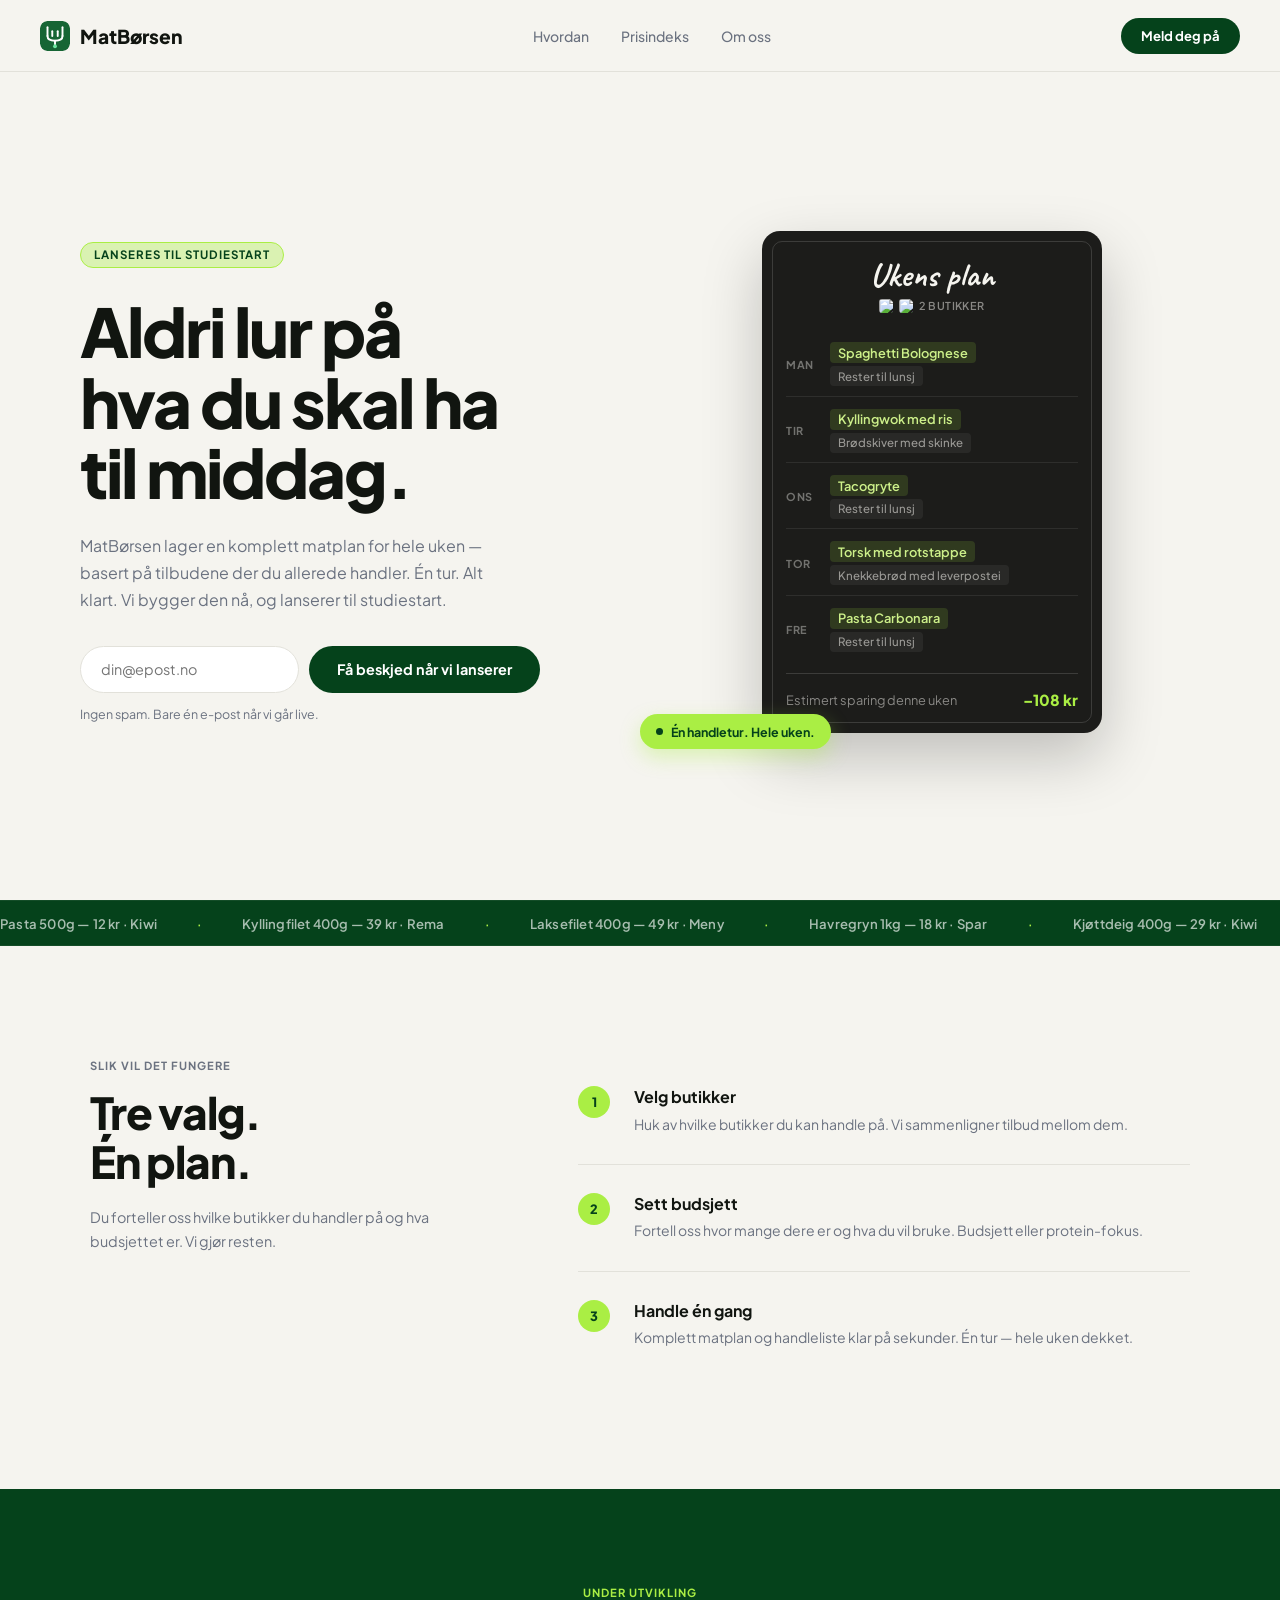
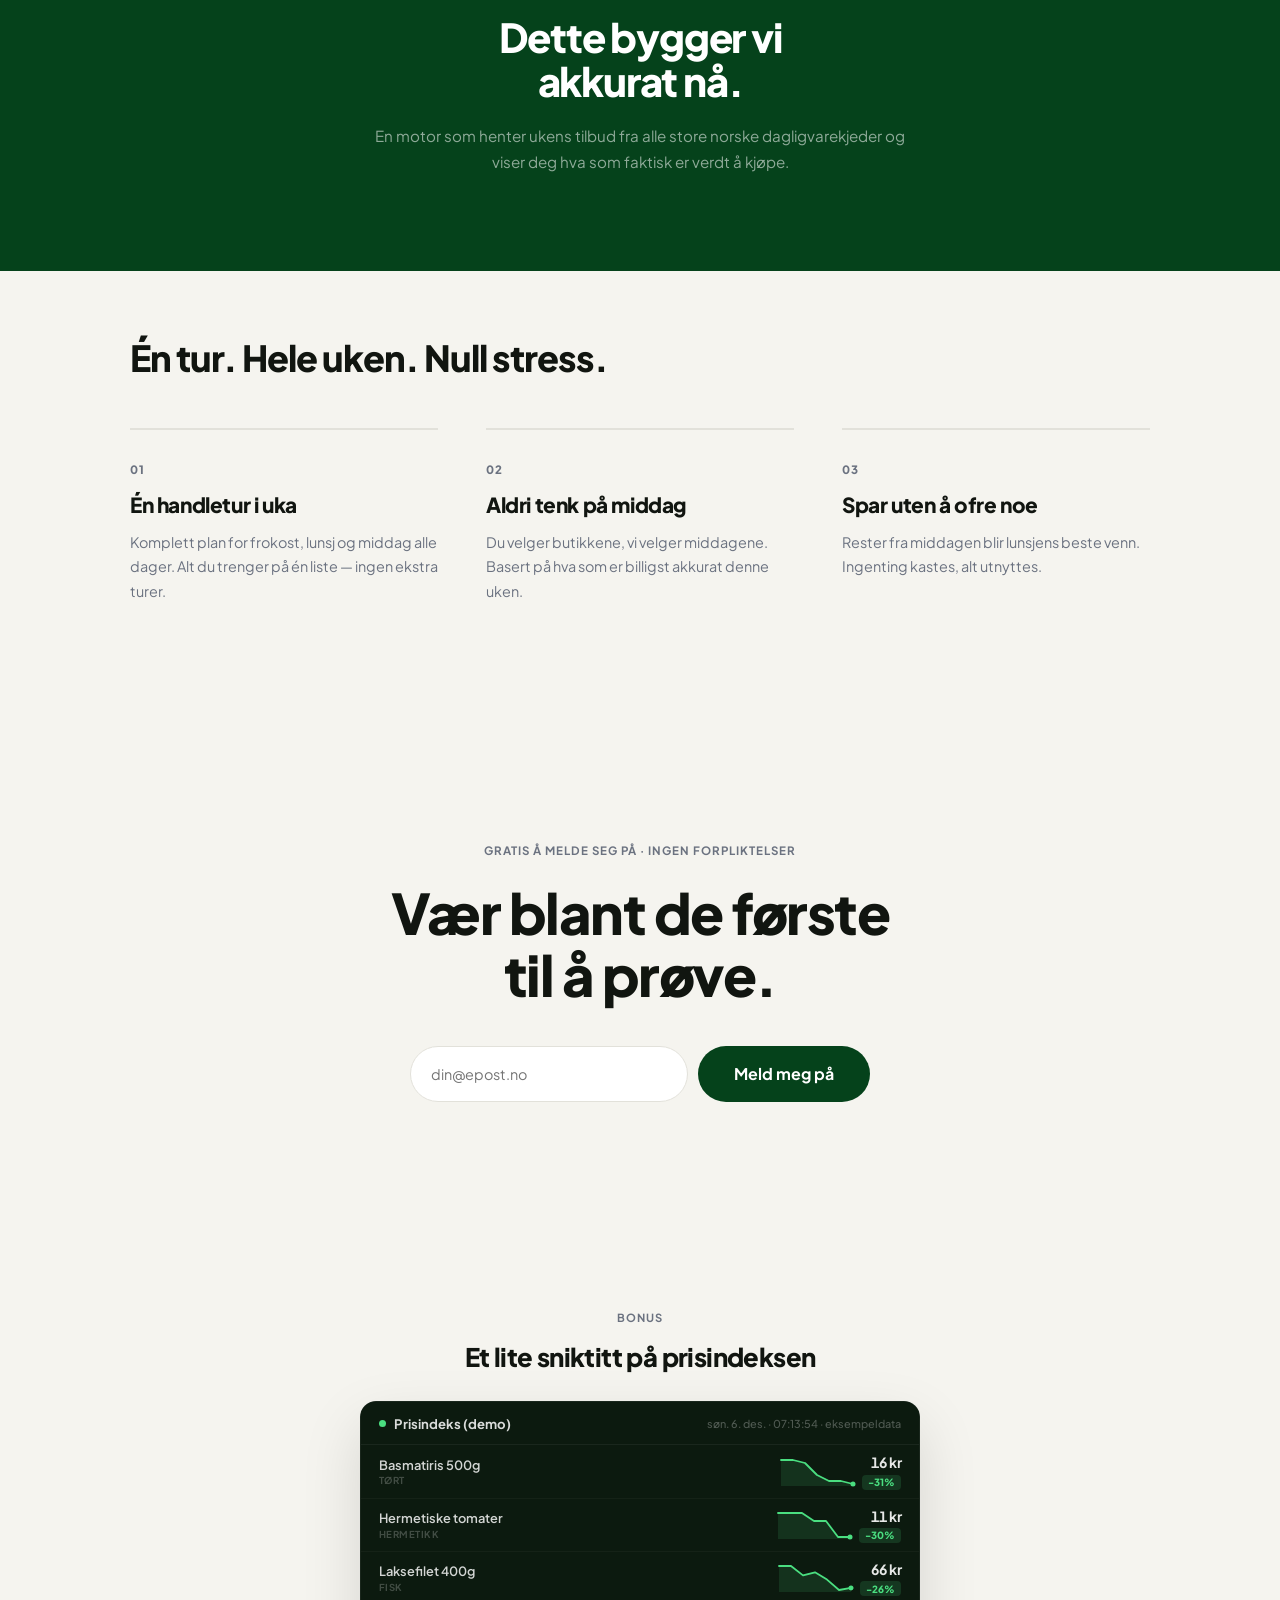
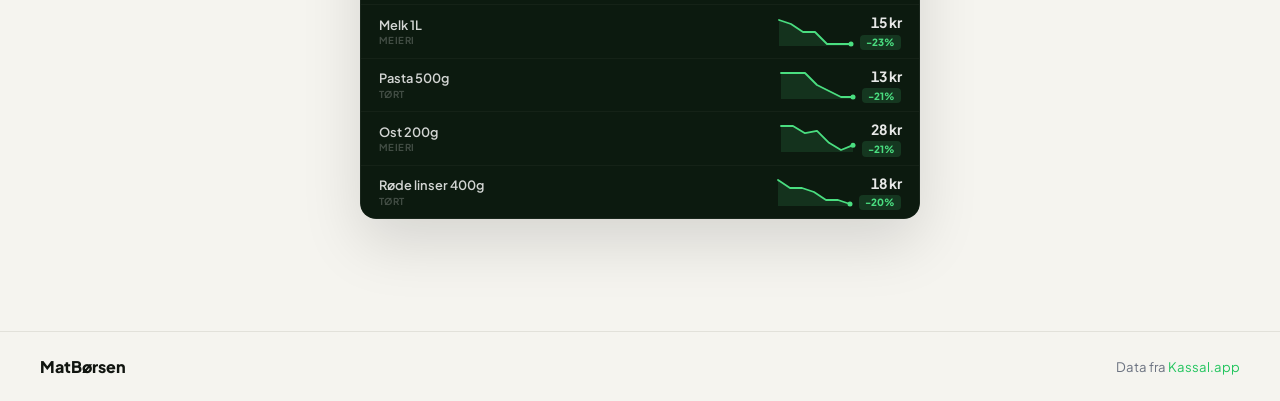
==== index.html @ 69b9d0df "Gjør ukesplan-kortet i hero til en ren kritt-tavle-meny Mørk bakgrunn, Caveat-script på 'Ukens plan'" ====
<!DOCTYPE html>
<html lang="no">
<head>
  <meta charset="UTF-8" />
  <meta name="viewport" content="width=device-width, initial-scale=1.0" />
  <title>MatBørsen – Lanseres til studiestart</title>
  <meta name="description" content="MatBørsen lager din ukentlige matplan basert på de billigste tilbudene i butikkene dine. Meld deg på ventelisten – vi lanserer til studiestart." />
  <link rel="preconnect" href="https://fonts.googleapis.com" />
  <link rel="preconnect" href="https://fonts.gstatic.com" crossorigin />
  <link href="https://fonts.googleapis.com/css2?family=Plus+Jakarta+Sans:wght@400;500;600;700;800&family=Caveat:wght@700&display=swap" rel="stylesheet" />
  <link rel="stylesheet" href="style.css" />
</head>
<body>

  <nav>
    <a href="#" class="nav-logo">
      <img src="logo.svg" alt="MatBørsen logo" class="nav-logomark" />
      MatBørsen
    </a>
    <div class="nav-links">
      <a href="#hvordan">Hvordan</a>
      <a href="#prisindeks">Prisindeks</a>
      <a href="om.html">Om oss</a>
    </div>
    <a href="#meld-pa" class="nav-cta">Meld deg på</a>
  </nav>

  <!-- HERO -->
  <section class="hero">
    <div class="hero-content">
      <div class="hero-label">Lanseres til studiestart</div>
      <h1>Aldri lur på<br/>hva du skal ha<br/>til middag.</h1>
      <p class="hero-sub">MatBørsen lager en komplett matplan for hele uken — basert på tilbudene der du allerede handler. Én tur. Alt klart. Vi bygger den nå, og lanserer til studiestart.</p>

      <form class="waitlist-form" id="waitlistForm" action="https://formspree.io/f/DITT_FORM_ID" method="POST">
        <input type="email" name="email" class="waitlist-input" placeholder="din@epost.no" required />
        <button type="submit" class="btn-primary waitlist-btn">Få beskjed når vi lanserer</button>
      </form>
      <p class="waitlist-note" id="waitlistNote">Ingen spam. Bare én e-post når vi går live.</p>
    </div>

    <div class="hero-visual">
      <div class="week-card">
        <div class="wc-header">
          <span class="wc-title">Ukens plan</span>
          <span class="wc-store-row">
            <img src="https://www.google.com/s2/favicons?sz=16&domain=rema.no" alt="Rema"/>
            <img src="https://www.google.com/s2/favicons?sz=16&domain=kiwi.no" alt="Kiwi"/>
            <span>2 butikker</span>
          </span>
        </div>
        <div class="wc-days">
          <div class="wc-day">
            <span class="wc-dayname">Man</span>
            <div class="wc-meals">
              <span class="wc-meal wc-dinner">Spaghetti Bolognese</span>
              <span class="wc-meal wc-lunch">Rester til lunsj</span>
            </div>
          </div>
          <div class="wc-day">
            <span class="wc-dayname">Tir</span>
            <div class="wc-meals">
              <span class="wc-meal wc-dinner">Kyllingwok med ris</span>
              <span class="wc-meal wc-lunch">Brødskiver med skinke</span>
            </div>
          </div>
          <div class="wc-day">
            <span class="wc-dayname">Ons</span>
            <div class="wc-meals">
              <span class="wc-meal wc-dinner">Tacogryte</span>
              <span class="wc-meal wc-lunch">Rester til lunsj</span>
            </div>
          </div>
          <div class="wc-day">
            <span class="wc-dayname">Tor</span>
            <div class="wc-meals">
              <span class="wc-meal wc-dinner">Torsk med rotstappe</span>
              <span class="wc-meal wc-lunch">Knekkebrød med leverpostei</span>
            </div>
          </div>
          <div class="wc-day">
            <span class="wc-dayname">Fre</span>
            <div class="wc-meals">
              <span class="wc-meal wc-dinner">Pasta Carbonara</span>
              <span class="wc-meal wc-lunch">Rester til lunsj</span>
            </div>
          </div>
        </div>
        <div class="wc-footer">
          <span>Estimert sparing denne uken</span>
          <strong>–108 kr</strong>
        </div>
      </div>

      <div class="floating-tag">
        <span class="ft-dot"></span>
        Én handletur. Hele uken.
      </div>
    </div>
  </section>

  <!-- TICKER -->
  <div class="ticker-wrap">
    <div class="ticker">
      <span>Pasta 500g — 12 kr · Kiwi</span>
      <span class="ticker-sep">·</span>
      <span>Kyllingfilet 400g — 39 kr · Rema</span>
      <span class="ticker-sep">·</span>
      <span>Laksefilet 400g — 49 kr · Meny</span>
      <span class="ticker-sep">·</span>
      <span>Havregryn 1kg — 18 kr · Spar</span>
      <span class="ticker-sep">·</span>
      <span>Kjøttdeig 400g — 29 kr · Kiwi</span>
      <span class="ticker-sep">·</span>
      <span>Egg 12 stk — 34 kr · Rema</span>
      <span class="ticker-sep">·</span>
      <span>Tortilla 8 stk — 22 kr · Bunnpris</span>
      <span class="ticker-sep">·</span>
      <span>Pasta 500g — 12 kr · Kiwi</span>
      <span class="ticker-sep">·</span>
      <span>Kyllingfilet 400g — 39 kr · Rema</span>
      <span class="ticker-sep">·</span>
      <span>Laksefilet 400g — 49 kr · Meny</span>
      <span class="ticker-sep">·</span>
      <span>Havregryn 1kg — 18 kr · Spar</span>
      <span class="ticker-sep">·</span>
      <span>Kjøttdeig 400g — 29 kr · Kiwi</span>
    </div>
  </div>

  <!-- HOW (lys bakgrunn) -->
  <section class="how" id="hvordan">
    <div class="how-inner">
      <div class="how-text fade-up">
        <div class="section-label">Slik vil det fungere</div>
        <h2>Tre valg.<br/>Én plan.</h2>
        <p>Du forteller oss hvilke butikker du handler på og hva budsjettet er. Vi gjør resten.</p>
      </div>
      <div class="how-steps">
        <div class="how-step fade-up fade-up-delay-1">
          <div class="how-step-num">1</div>
          <div>
            <h3>Velg butikker</h3>
            <p>Huk av hvilke butikker du kan handle på. Vi sammenligner tilbud mellom dem.</p>
          </div>
        </div>
        <div class="how-step fade-up fade-up-delay-2">
          <div class="how-step-num">2</div>
          <div>
            <h3>Sett budsjett</h3>
            <p>Fortell oss hvor mange dere er og hva du vil bruke. Budsjett eller protein-fokus.</p>
          </div>
        </div>
        <div class="how-step fade-up fade-up-delay-3">
          <div class="how-step-num">3</div>
          <div>
            <h3>Handle én gang</h3>
            <p>Komplett matplan og handleliste klar på sekunder. Én tur — hele uken dekket.</p>
          </div>
        </div>
      </div>
    </div>
  </section>

  <!-- DETTE BYGGER VI NÅ (grønn bakgrunn) -->
  <section class="building-section">
    <div class="building-inner">
      <div class="section-label">Under utvikling</div>
      <h2 class="fade-up">Dette bygger vi<br/>akkurat nå.</h2>
      <p class="fade-up fade-up-delay-1">En motor som henter ukens tilbud fra alle store norske dagligvarekjeder og viser deg hva som faktisk er verdt å kjøpe.</p>
    </div>
  </section>

  <!-- BENEFITS -->
  <section class="benefits" id="hva-du-far">
    <h2 class="benefits-heading fade-up">Én tur. Hele uken. Null stress.</h2>
    <div class="benefits-inner">
      <div class="benefit fade-up">
        <div class="benefit-num">01</div>
        <h3>Én handletur i uka</h3>
        <p>Komplett plan for frokost, lunsj og middag alle dager. Alt du trenger på én liste — ingen ekstra turer.</p>
      </div>
      <div class="benefit fade-up fade-up-delay-1">
        <div class="benefit-num">02</div>
        <h3>Aldri tenk på middag</h3>
        <p>Du velger butikkene, vi velger middagene. Basert på hva som er billigst akkurat denne uken.</p>
      </div>
      <div class="benefit fade-up fade-up-delay-2">
        <div class="benefit-num">03</div>
        <h3>Spar uten å ofre noe</h3>
        <p>Rester fra middagen blir lunsjens beste venn. Ingenting kastes, alt utnyttes.</p>
      </div>
    </div>
  </section>

  <!-- CTA -->
  <section class="cta" id="meld-pa">
    <div class="cta-inner">
      <div class="cta-label fade-up">Gratis å melde seg på · Ingen forpliktelser</div>
      <h2 class="fade-up fade-up-delay-1">Vær blant de første<br/>til å prøve.</h2>
      <form class="waitlist-form waitlist-form-cta fade-up fade-up-delay-2" id="waitlistFormCta" action="https://formspree.io/f/DITT_FORM_ID" method="POST">
        <input type="email" name="email" class="waitlist-input" placeholder="din@epost.no" required />
        <button type="submit" class="btn-primary btn-lg waitlist-btn">Meld meg på</button>
      </form>
    </div>
  </section>

  <!-- PRISINDEKS (bonus på slutten) -->
  <section class="bonus-chart-section" id="prisindeks">
    <div class="bonus-chart-inner">
      <div class="section-label" style="color:var(--muted)">Bonus</div>
      <h3 class="fade-up">Et lite sniktitt på prisindeksen</h3>
      <div class="market-chart fade-up fade-up-delay-1" id="landingPriceChart"></div>
    </div>
  </section>

  <footer>
    <a href="#" class="footer-logo">MatBørsen</a>
    <span>Data fra <a href="https://kassal.app" target="_blank">Kassal.app</a></span>
  </footer>

  <script src="app.js"></script>

</body>
</html>
---- style.css ----
:root {
  --lime: #aaee44;
  --forest: #05421b;
  --green: #22c55e;
  --cream: #f5f4ef;
  --dark: #111510;
  --text: #1a1a1a;
  --muted: #6b7280;
  --border: #e2e1da;
}

* { box-sizing: border-box; margin: 0; padding: 0; }
html { scroll-behavior: smooth; }

body {
  font-family: "Plus Jakarta Sans", -apple-system, sans-serif;
  background: var(--cream);
  color: var(--text);
  -webkit-font-smoothing: antialiased;
  overflow-x: hidden;
}

h1, h2, h3 {
  font-family: "Plus Jakarta Sans", sans-serif;
}

/* ── NAV ── */
nav {
  position: fixed;
  top: 0; left: 0; right: 0;
  z-index: 100;
  display: flex;
  align-items: center;
  justify-content: space-between;
  padding: 1.1rem 2.5rem;
  background: rgba(245,244,239,0.9);
  backdrop-filter: blur(14px);
  border-bottom: 1px solid var(--border);
}

.nav-logo {
  font-family: "Plus Jakarta Sans", sans-serif;
  font-size: 1.2rem;
  font-weight: 800;
  color: var(--dark);
  text-decoration: none;
  display: flex;
  align-items: center;
  gap: 0.6rem;
}

.nav-logomark { width: 30px; height: 30px; border-radius: 7px; }

.nav-links {
  display: flex;
  gap: 2rem;
}

.nav-links a {
  font-size: 0.875rem;
  font-weight: 500;
  color: var(--muted);
  text-decoration: none;
  transition: color 0.15s;
}

.nav-links a:hover { color: var(--dark); }

.nav-cta {
  background: var(--forest);
  color: white;
  font-size: 0.82rem;
  font-weight: 700;
  padding: 0.6rem 1.25rem;
  border-radius: 999px;
  text-decoration: none;
  transition: opacity 0.15s;
}

.nav-cta:hover { opacity: 0.8; }

/* ── HERO ── */
.hero {
  min-height: 100vh;
  display: grid;
  grid-template-columns: 1fr 1fr;
  align-items: center;
  gap: 3rem;
  padding: 9rem 2.5rem 5rem;
  max-width: 1200px;
  margin: 0 auto;
}

.hero-label {
  display: inline-block;
  font-size: 0.72rem;
  font-weight: 700;
  text-transform: uppercase;
  letter-spacing: 1px;
  color: var(--forest);
  background: rgba(170,238,68,0.35);
  border: 1.5px solid var(--lime);
  padding: 0.3rem 0.8rem;
  border-radius: 999px;
  margin-bottom: 1.75rem;
}

.hero-content h1 {
  font-size: 4.2rem;
  font-weight: 800;
  line-height: 1.05;
  letter-spacing: -2px;
  color: var(--dark);
  margin-bottom: 1.5rem;
}

.hero-sub {
  font-size: 1rem;
  color: var(--muted);
  line-height: 1.7;
  max-width: 420px;
  margin-bottom: 2rem;
}

.btn-primary {
  display: inline-block;
  background: var(--forest);
  color: white;
  font-size: 0.9rem;
  font-weight: 700;
  padding: 0.85rem 1.75rem;
  border-radius: 999px;
  text-decoration: none;
  border: none;
  cursor: pointer;
  font-family: inherit;
  transition: opacity 0.15s, transform 0.1s;
}

.btn-primary:hover { opacity: 0.85; transform: translateY(-1px); }
.btn-lg { padding: 1.1rem 2.25rem; font-size: 1rem; }

/* ── WAITLIST FORM ── */
.waitlist-form {
  display: flex;
  gap: 0.6rem;
  flex-wrap: wrap;
  max-width: 460px;
  margin-bottom: 0.85rem;
}

.waitlist-input {
  flex: 1;
  min-width: 200px;
  border: 1.5px solid var(--border);
  border-radius: 999px;
  padding: 0.85rem 1.25rem;
  font-size: 0.9rem;
  font-family: inherit;
  background: white;
  color: var(--dark);
  transition: border-color 0.15s, box-shadow 0.15s;
}

.waitlist-input:focus {
  outline: none;
  border-color: var(--forest);
  box-shadow: 0 0 0 3px rgba(28,56,41,0.1);
}

.waitlist-btn {
  white-space: nowrap;
  flex-shrink: 0;
}

.waitlist-note {
  font-size: 0.78rem;
  color: var(--muted);
}

.waitlist-form-cta {
  justify-content: center;
  margin: 0 auto;
}

.waitlist-form.submitted .waitlist-input,
.waitlist-form.submitted .waitlist-btn { display: none; }

.waitlist-success {
  display: none;
  font-size: 0.95rem;
  font-weight: 700;
  color: var(--forest);
  background: rgba(170,238,68,0.35);
  border: 1.5px solid var(--lime);
  padding: 0.85rem 1.25rem;
  border-radius: 999px;
}

.waitlist-form.submitted + .waitlist-success,
.waitlist-form.submitted .waitlist-success { display: inline-block; }

/* Hero visual — week card */
.hero-visual {
  position: relative;
  display: flex;
  justify-content: center;
}

.week-card {
  background: #1c1c1a;
  border-radius: 18px;
  padding: 1.75rem 1.5rem 1.5rem;
  width: 340px;
  box-shadow: 0 24px 60px rgba(0,0,0,0.22);
  position: relative;
}

.week-card::before {
  content: "";
  position: absolute;
  inset: 10px;
  border: 1px solid rgba(255,255,255,0.14);
  border-radius: 10px;
  pointer-events: none;
}

.wc-header {
  display: flex;
  flex-direction: column;
  align-items: center;
  text-align: center;
  margin-bottom: 1.25rem;
  position: relative;
}

.wc-title {
  font-family: "Caveat", cursive;
  font-weight: 700;
  font-size: 2.1rem;
  line-height: 1;
  color: #f5f4ef;
  margin-bottom: 0.4rem;
}

.wc-store-row {
  display: flex;
  align-items: center;
  gap: 0.35rem;
  font-size: 0.68rem;
  color: rgba(245,244,239,0.5);
  font-weight: 600;
  text-transform: uppercase;
  letter-spacing: 0.4px;
}

.wc-store-row img { width: 14px; height: 14px; border-radius: 3px; }

.wc-days { display: flex; flex-direction: column; gap: 0.15rem; position: relative; }

.wc-day {
  display: flex;
  align-items: center;
  gap: 0.75rem;
  padding: 0.6rem 0;
  border-bottom: 1px solid rgba(255,255,255,0.08);
}

.wc-day:last-child { border-bottom: none; }

.wc-dayname {
  font-size: 0.68rem;
  font-weight: 700;
  text-transform: uppercase;
  letter-spacing: 0.5px;
  color: rgba(245,244,239,0.4);
  width: 2rem;
  flex-shrink: 0;
}

.wc-meals { display: flex; flex-direction: column; gap: 0.2rem; flex: 1; }

.wc-meal {
  font-size: 0.8rem;
  font-weight: 600;
  padding: 0.15rem 0.5rem;
  border-radius: 4px;
  width: fit-content;
}

.wc-dinner { background: rgba(170,238,68,0.14); color: #cdf08a; }
.wc-lunch { background: rgba(255,255,255,0.06); color: rgba(245,244,239,0.55); font-weight: 500; font-size: 0.72rem; }

.wc-footer {
  display: flex;
  justify-content: space-between;
  align-items: center;
  padding-top: 1rem;
  margin-top: 0.75rem;
  border-top: 1px solid rgba(255,255,255,0.14);
  font-size: 0.8rem;
  color: rgba(245,244,239,0.5);
  position: relative;
}

.wc-footer strong { color: var(--lime); font-size: 0.95rem; font-weight: 800; }

.floating-tag {
  position: absolute;
  bottom: -1rem;
  left: -1.5rem;
  background: var(--lime);
  color: var(--forest);
  font-size: 0.78rem;
  font-weight: 700;
  padding: 0.6rem 1rem;
  border-radius: 999px;
  display: flex;
  align-items: center;
  gap: 0.5rem;
  box-shadow: 0 8px 20px rgba(170,238,68,0.35);
  white-space: nowrap;
}

.ft-dot {
  width: 7px;
  height: 7px;
  border-radius: 50%;
  background: var(--forest);
  flex-shrink: 0;
  animation: pulse 1.8s ease-in-out infinite;
}

@keyframes pulse {
  0%, 100% { opacity: 1; transform: scale(1); }
  50% { opacity: 0.5; transform: scale(0.75); }
}

/* ── OM OSS ── */
.about-hero {
  max-width: 800px;
  margin: 0 auto;
  padding: 10rem 2.5rem 3rem;
  text-align: center;
}

.about-h1 {
  font-size: 3rem;
  font-weight: 800;
  letter-spacing: -1.5px;
  line-height: 1.1;
  color: var(--dark);
  margin: 1rem 0 1.5rem;
}

.about-lead {
  font-size: 1.1rem;
  color: var(--muted);
  line-height: 1.6;
  max-width: 560px;
  margin: 0 auto;
}

.about-story {
  max-width: 640px;
  margin: 0 auto;
  padding: 2rem 2.5rem 7rem;
}

.about-story p {
  font-size: 1.05rem;
  line-height: 1.8;
  color: var(--text);
  margin-bottom: 1.5rem;
}

.about-signoff {
  margin-top: 2.5rem;
  padding-top: 2rem;
  border-top: 1.5px solid var(--border);
  color: var(--muted) !important;
}

.about-signoff strong { color: var(--dark); }

@media (max-width: 600px) {
  .about-hero { padding: 7rem 1.5rem 2.5rem; }
  .about-h1 { font-size: 2.1rem; }
  .about-story { padding: 1.5rem 1.5rem 5rem; }
}

/* ── TICKER ── */
.ticker-wrap {
  background: var(--forest);
  overflow: hidden;
  padding: 0.85rem 0;
  border-top: 1px solid rgba(255,255,255,0.06);
  border-bottom: 1px solid rgba(255,255,255,0.06);
}

.ticker {
  display: flex;
  gap: 2.5rem;
  white-space: nowrap;
  animation: ticker 28s linear infinite;
  width: max-content;
}

.ticker span {
  font-size: 0.82rem;
  font-weight: 600;
  color: rgba(255,255,255,0.65);
  letter-spacing: 0.2px;
}

.ticker-sep { color: var(--lime) !important; opacity: 1 !important; }

@keyframes ticker {
  from { transform: translateX(0); }
  to   { transform: translateX(-50%); }
}

/* ── BUILDING (Dette bygger vi nå) ── */
.building-section {
  background: var(--forest);
  padding: 6rem 2.5rem;
  text-align: center;
}

.building-inner {
  max-width: 560px;
  margin: 0 auto;
}

.building-inner .section-label { color: var(--lime); }

.building-inner h2 {
  font-size: 2.5rem;
  font-weight: 800;
  letter-spacing: -1.2px;
  color: white;
  line-height: 1.1;
  margin-bottom: 1.25rem;
}

.building-inner p {
  font-size: 0.95rem;
  color: rgba(255,255,255,0.55);
  line-height: 1.7;
}

/* ── BONUS PRICE CHART ── */
.bonus-chart-section {
  padding: 5rem 2.5rem 7rem;
  max-width: 640px;
  margin: 0 auto;
  text-align: center;
}

.bonus-chart-inner h3 {
  font-size: 1.6rem;
  font-weight: 800;
  letter-spacing: -0.6px;
  color: var(--dark);
  margin-bottom: 1.75rem;
}

.bonus-chart-inner .market-chart {
  text-align: left;
}

.market-chart {
  border-radius: 16px;
  overflow: hidden;
  box-shadow: 0 24px 60px rgba(0,0,0,0.13);
}

/* ── PRICE CHART ── */
.price-chart {
  background: #0c1a0f;
  border-radius: 14px;
  overflow: hidden;
  border: 1px solid rgba(255,255,255,0.06);
}

.pch-header {
  display: flex;
  align-items: center;
  justify-content: space-between;
  padding: 0.85rem 1.1rem 0.75rem;
  border-bottom: 1px solid rgba(255,255,255,0.06);
}

.pch-title {
  display: flex;
  align-items: center;
  gap: 0.5rem;
  font-size: 0.82rem;
  font-weight: 700;
  color: rgba(255,255,255,0.85);
}

.live-dot {
  width: 7px;
  height: 7px;
  border-radius: 50%;
  background: #4ade80;
  flex-shrink: 0;
  animation: livePulse 1.6s ease-in-out infinite;
}

@keyframes livePulse {
  0%, 100% { opacity: 1; box-shadow: 0 0 0 0 rgba(74,222,128,0.5); }
  50%       { opacity: 0.7; box-shadow: 0 0 0 5px rgba(74,222,128,0); }
}

.pch-meta {
  font-size: 0.68rem;
  color: rgba(255,255,255,0.28);
  font-weight: 500;
}

.pch-rows { overflow: visible; }
.pch-rows::-webkit-scrollbar { width: 4px; }
.pch-rows::-webkit-scrollbar-thumb { background: rgba(255,255,255,0.1); border-radius: 2px; }

.pch-row {
  display: flex;
  align-items: center;
  gap: 0.6rem;
  padding: 0.5rem 1.1rem;
  border-bottom: 1px solid rgba(255,255,255,0.035);
  transition: background 0.1s;
}

.pch-row:hover { background: rgba(255,255,255,0.03); }
.pch-row:last-child { border-bottom: none; }

.pch-info { flex: 1; min-width: 0; display: flex; flex-direction: column; gap: 0.1rem; }

.pch-name {
  font-size: 0.8rem;
  font-weight: 600;
  color: rgba(255,255,255,0.82);
  white-space: nowrap;
  overflow: hidden;
  text-overflow: ellipsis;
}

.pch-cat {
  font-size: 0.6rem;
  font-weight: 700;
  text-transform: uppercase;
  letter-spacing: 0.5px;
  color: rgba(255,255,255,0.22);
}

.pch-spark { flex-shrink: 0; }

.pch-nums {
  flex-shrink: 0;
  display: flex;
  flex-direction: column;
  align-items: flex-end;
  gap: 0.2rem;
}

.pch-price {
  font-size: 0.88rem;
  font-weight: 700;
  color: rgba(255,255,255,0.9);
  letter-spacing: -0.3px;
  font-variant-numeric: tabular-nums;
}

.pch-badge {
  font-size: 0.62rem;
  font-weight: 800;
  padding: 0.1rem 0.38rem;
  border-radius: 4px;
}

.badge-good { background: rgba(74,222,128,0.15); color: #4ade80; }
.badge-bad  { background: rgba(248,113,113,0.15); color: #f87171; }

@media (max-width: 900px) {
  .building-inner h2 { font-size: 1.9rem; }
  .building-section { padding: 5rem 1.5rem; }
}

/* ── BENEFITS ── */
.benefits {
  padding: 4rem 2.5rem 7rem;
  max-width: 1100px;
  margin: 0 auto;
}

.benefits-heading {
  font-size: 2.25rem;
  font-weight: 800;
  letter-spacing: -1px;
  color: var(--dark);
  margin-bottom: 3rem;
}

.benefits-inner {
  display: grid;
  grid-template-columns: repeat(3, 1fr);
  gap: 3rem;
}

.benefit { border-top: 2px solid var(--border); padding-top: 2rem; }

.benefit-num {
  font-family: "Plus Jakarta Sans", sans-serif;
  font-size: 0.72rem;
  font-weight: 800;
  color: var(--muted);
  letter-spacing: 0.5px;
  margin-bottom: 1rem;
}

.benefit h3 {
  font-size: 1.3rem;
  font-weight: 800;
  color: var(--dark);
  letter-spacing: -0.4px;
  margin-bottom: 0.75rem;
  line-height: 1.2;
}

.benefit p {
  font-size: 0.9rem;
  color: var(--muted);
  line-height: 1.7;
}

/* ── HOW (lys bakgrunn) ── */
.how {
  background: var(--cream);
  padding: 7rem 2.5rem;
}

.how-inner {
  max-width: 1100px;
  margin: 0 auto;
  display: grid;
  grid-template-columns: 1fr 1.5fr;
  gap: 5rem;
  align-items: start;
}

.section-label {
  font-size: 0.7rem;
  font-weight: 700;
  text-transform: uppercase;
  letter-spacing: 1px;
  color: var(--lime);
  margin-bottom: 1rem;
}

.how .section-label { color: var(--muted); }

.how-text h2 {
  font-size: 2.75rem;
  font-weight: 800;
  letter-spacing: -1.2px;
  color: var(--dark);
  line-height: 1.1;
  margin-bottom: 1.25rem;
}

.how-text p {
  font-size: 0.9rem;
  color: var(--muted);
  line-height: 1.7;
}

.how-steps { display: flex; flex-direction: column; gap: 0; }

.how-step {
  display: flex;
  gap: 1.5rem;
  align-items: flex-start;
  padding: 1.75rem 0;
  border-bottom: 1px solid var(--border);
}

.how-step:last-child { border-bottom: none; }

.how-step-num {
  width: 2rem;
  height: 2rem;
  border-radius: 50%;
  background: var(--lime);
  color: var(--forest);
  font-size: 0.8rem;
  font-weight: 800;
  font-family: "Plus Jakarta Sans", sans-serif;
  display: flex;
  align-items: center;
  justify-content: center;
  flex-shrink: 0;
}

.how-step h3 {
  font-size: 1rem;
  font-weight: 700;
  color: var(--dark);
  margin-bottom: 0.35rem;
}

.how-step p {
  font-size: 0.875rem;
  color: var(--muted);
  line-height: 1.65;
}

/* ── CTA ── */
.cta {
  padding: 8rem 2.5rem;
  text-align: center;
  background: var(--cream);
}

.cta-label {
  font-size: 0.72rem;
  font-weight: 700;
  text-transform: uppercase;
  letter-spacing: 1px;
  color: var(--muted);
  margin-bottom: 1.5rem;
}

.cta h2 {
  font-size: 3.5rem;
  font-weight: 800;
  letter-spacing: -1.5px;
  color: var(--dark);
  line-height: 1.1;
  margin-bottom: 2.5rem;
}

/* ── FOOTER ── */
footer {
  display: flex;
  justify-content: space-between;
  align-items: center;
  padding: 1.5rem 2.5rem;
  border-top: 1px solid var(--border);
  font-size: 0.82rem;
  color: var(--muted);
}

.footer-logo {
  font-family: "Plus Jakarta Sans", sans-serif;
  font-weight: 800;
  color: var(--dark);
  font-size: 1rem;
  text-decoration: none;
}

footer a { color: var(--green); text-decoration: none; }

/* ── ANIMASJONER ── */
.fade-up {
  opacity: 0;
  transform: translateY(24px);
  transition: opacity 0.6s ease, transform 0.6s ease;
}

.fade-up.visible { opacity: 1; transform: translateY(0); }
.fade-up-delay-1 { transition-delay: 0.1s; }
.fade-up-delay-2 { transition-delay: 0.2s; }
.fade-up-delay-3 { transition-delay: 0.3s; }

.hero-content h1 { animation: fadeUp 0.7s ease both; }
.hero-label { animation: fadeUp 0.6s ease both; }
.hero-sub { animation: fadeUp 0.7s 0.1s ease both; }
.waitlist-form { animation: fadeUp 0.7s 0.2s ease both; }
.waitlist-note { animation: fadeUp 0.7s 0.25s ease both; }
.week-card { animation: fadeUp 0.8s 0.15s ease both; }
.floating-tag { animation: fadeUp 0.8s 0.35s ease both; }

@keyframes fadeUp {
  from { opacity: 0; transform: translateY(20px); }
  to   { opacity: 1; transform: translateY(0); }
}

/* ── RESPONSIVE ── */
@media (max-width: 900px) {
  .hero {
    grid-template-columns: 1fr;
    min-height: auto;
    padding: 7rem 1.5rem 4rem;
    gap: 3rem;
  }
  .hero-content h1 { font-size: 2.8rem; }
  .week-card { width: 100%; max-width: 340px; margin: 0 auto; }
  .floating-tag { left: 0; }
  .benefits-inner { grid-template-columns: 1fr; gap: 2rem; }
  .how-inner { grid-template-columns: 1fr; gap: 3rem; }
  .cta h2 { font-size: 2.2rem; }
  nav { padding: 1rem 1.25rem; }
  .nav-links { display: none; }
  footer { padding: 1.25rem 1.5rem; }
  .waitlist-form { flex-direction: column; }
  .waitlist-form-cta { max-width: 100%; }
}
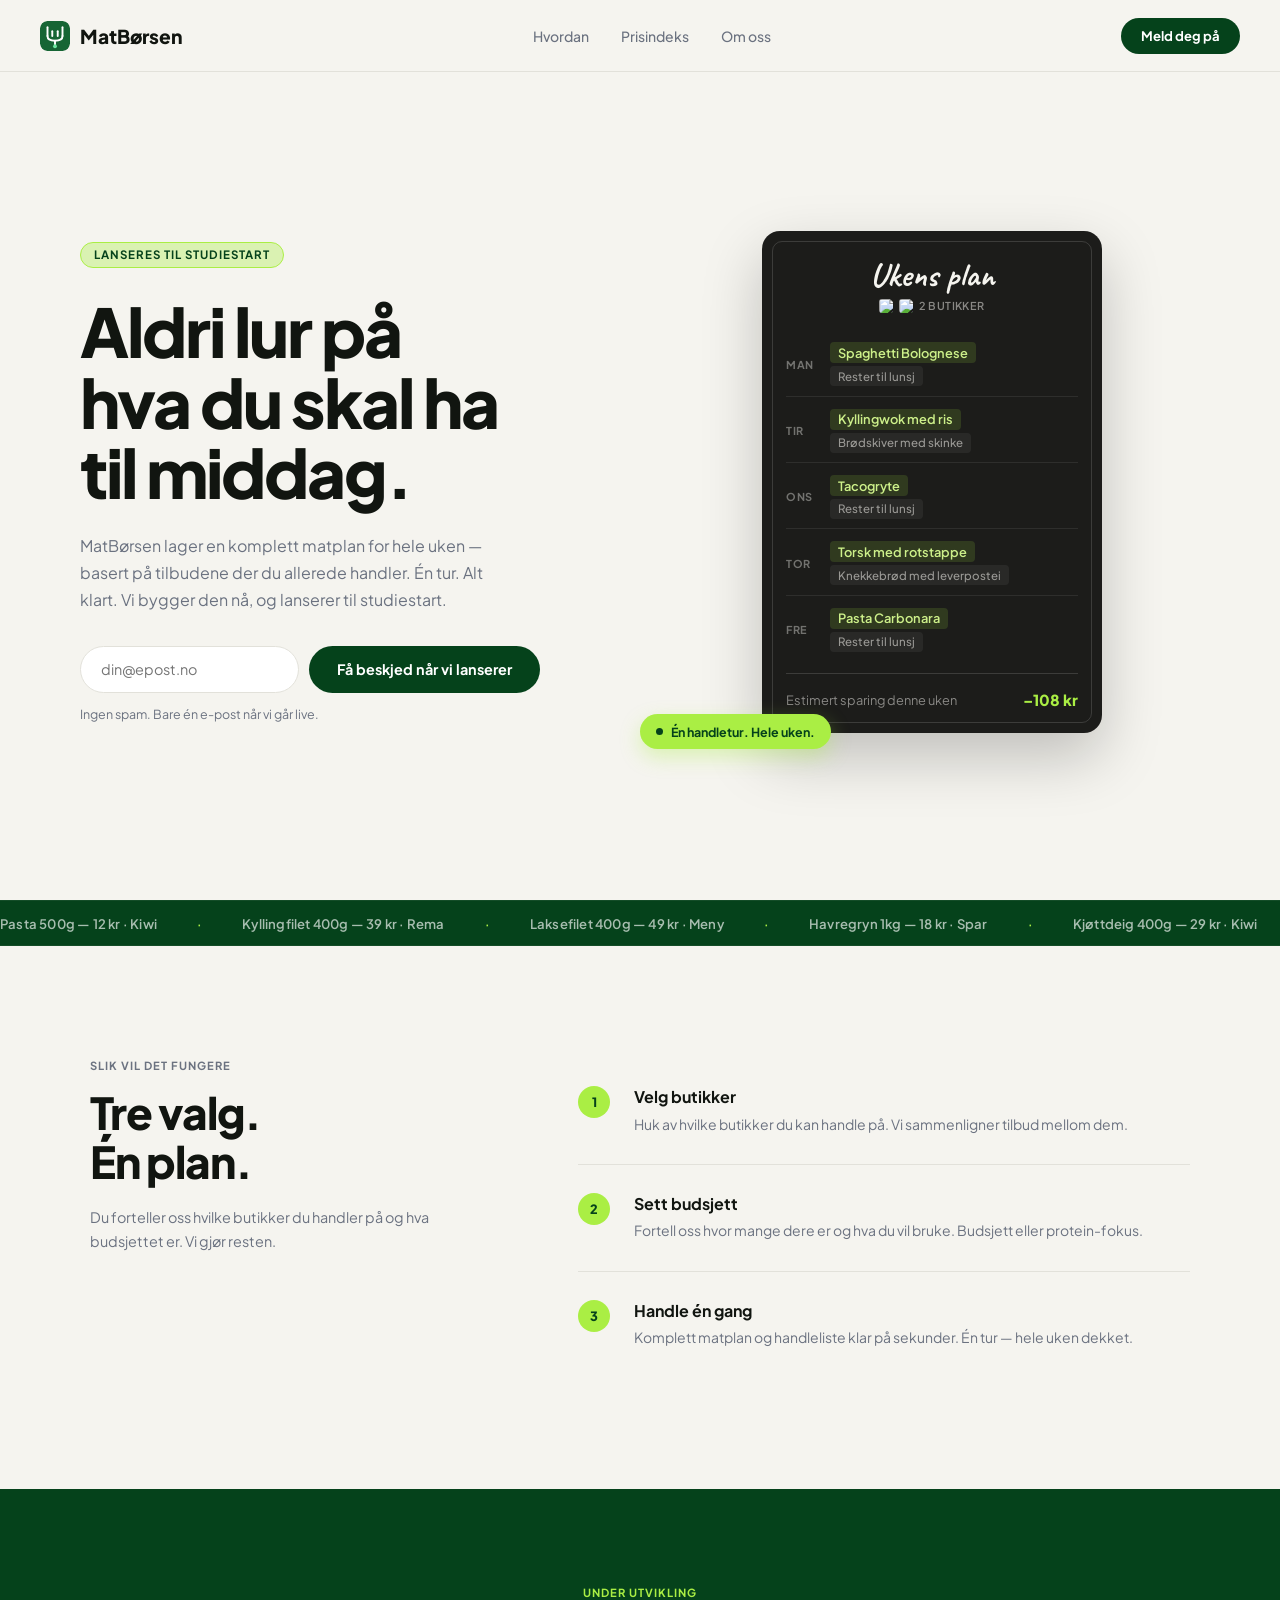
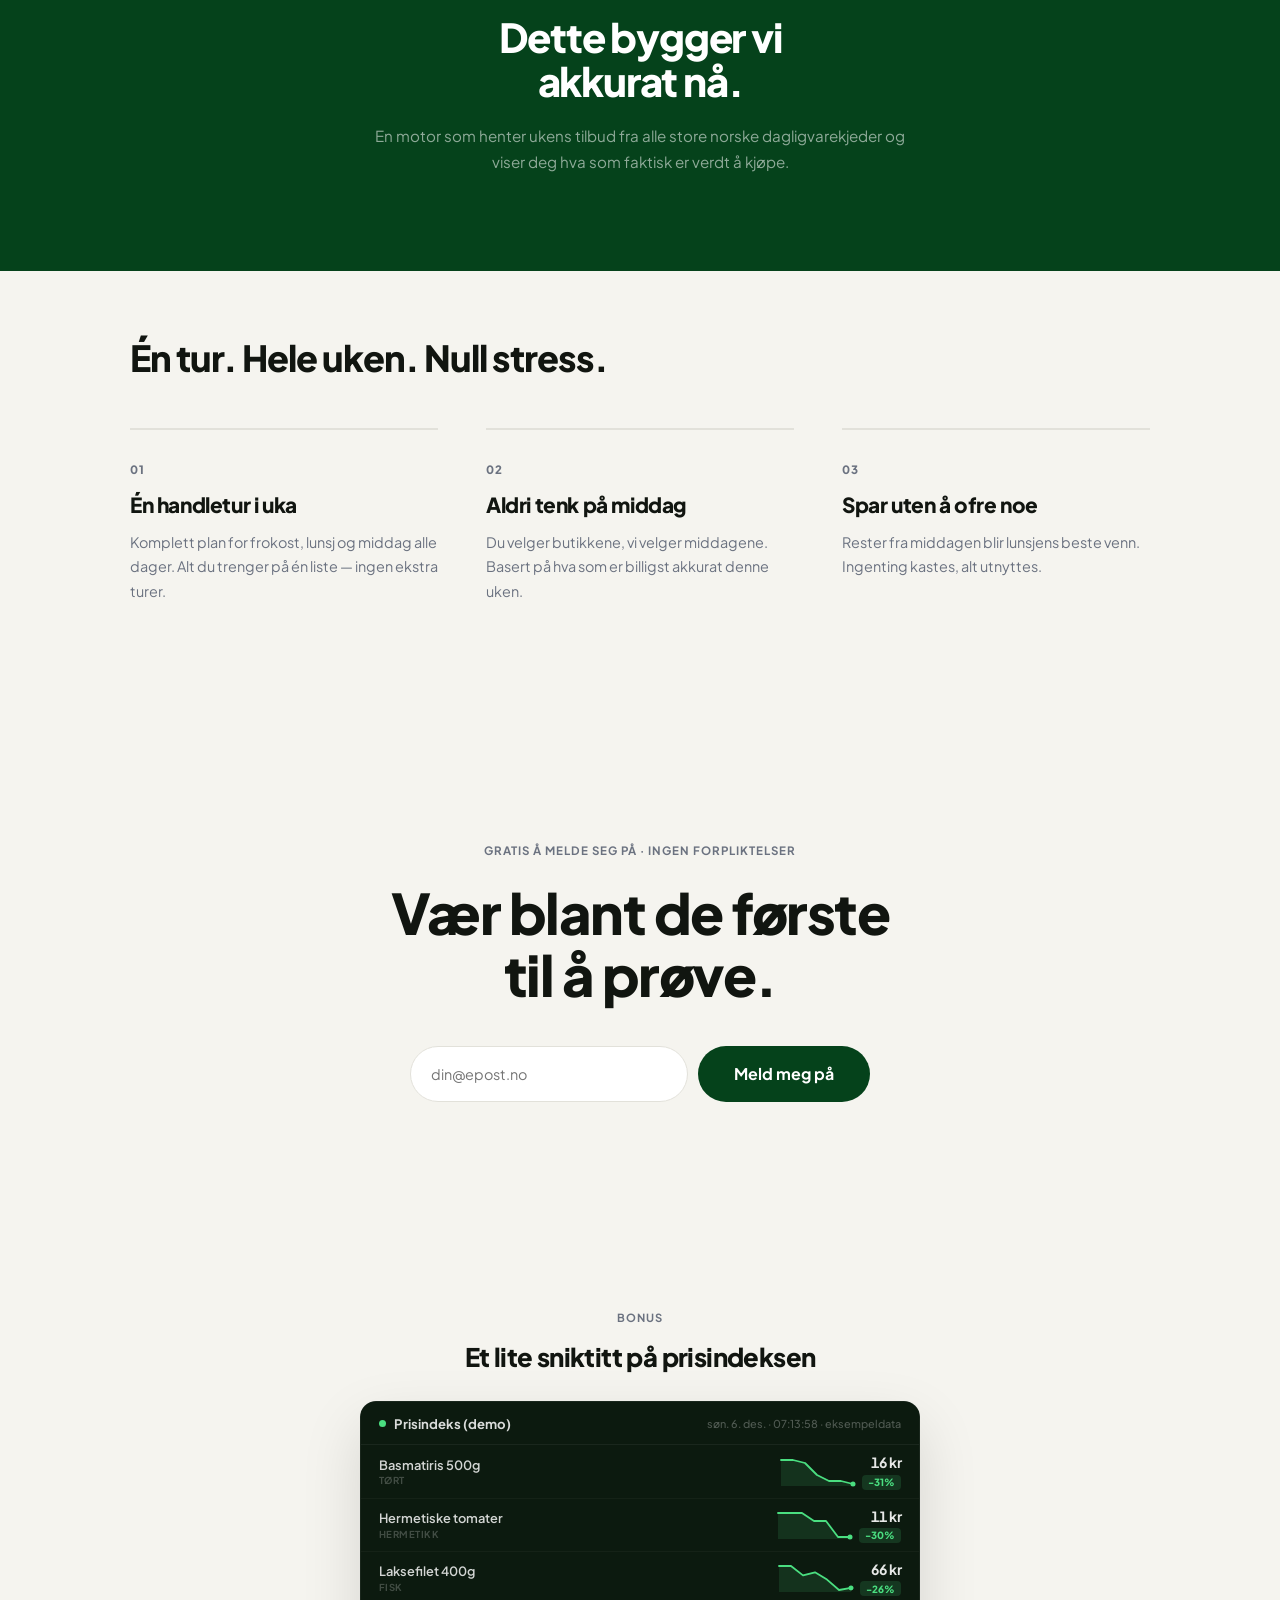
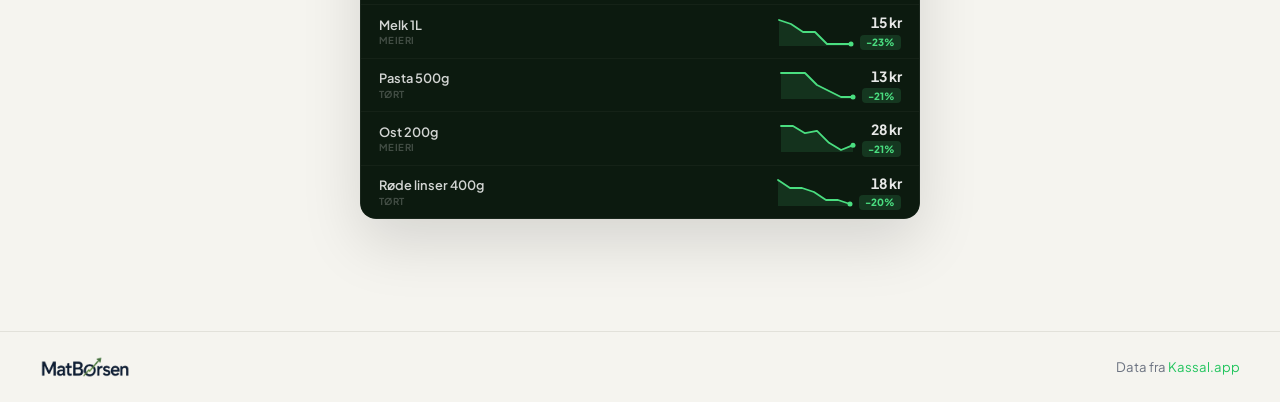
==== commit b50a920c: "Bruk faktisk logo-bilde i footer i stedet for ren tekst Beskåret ut riktig logovariant (MatBørsen me" ====
--- a/index.html
+++ b/index.html
@@ -215,7 +215,7 @@
   </section>
 
   <footer>
-    <a href="#" class="footer-logo">MatBørsen</a>
+    <a href="#" class="footer-logo"><img src="logo-wordmark.png" alt="MatBørsen" class="footer-logo-img" /></a>
     <span>Data fra <a href="https://kassal.app" target="_blank">Kassal.app</a></span>
   </footer>
 
--- a/style.css
+++ b/style.css
@@ -753,11 +753,15 @@
 }
 
 .footer-logo {
-  font-family: "Plus Jakarta Sans", sans-serif;
-  font-weight: 800;
-  color: var(--dark);
-  font-size: 1rem;
+  display: inline-flex;
+  align-items: center;
   text-decoration: none;
+}
+
+.footer-logo-img {
+  height: 22px;
+  width: auto;
+  display: block;
 }
 
 footer a { color: var(--green); text-decoration: none; }
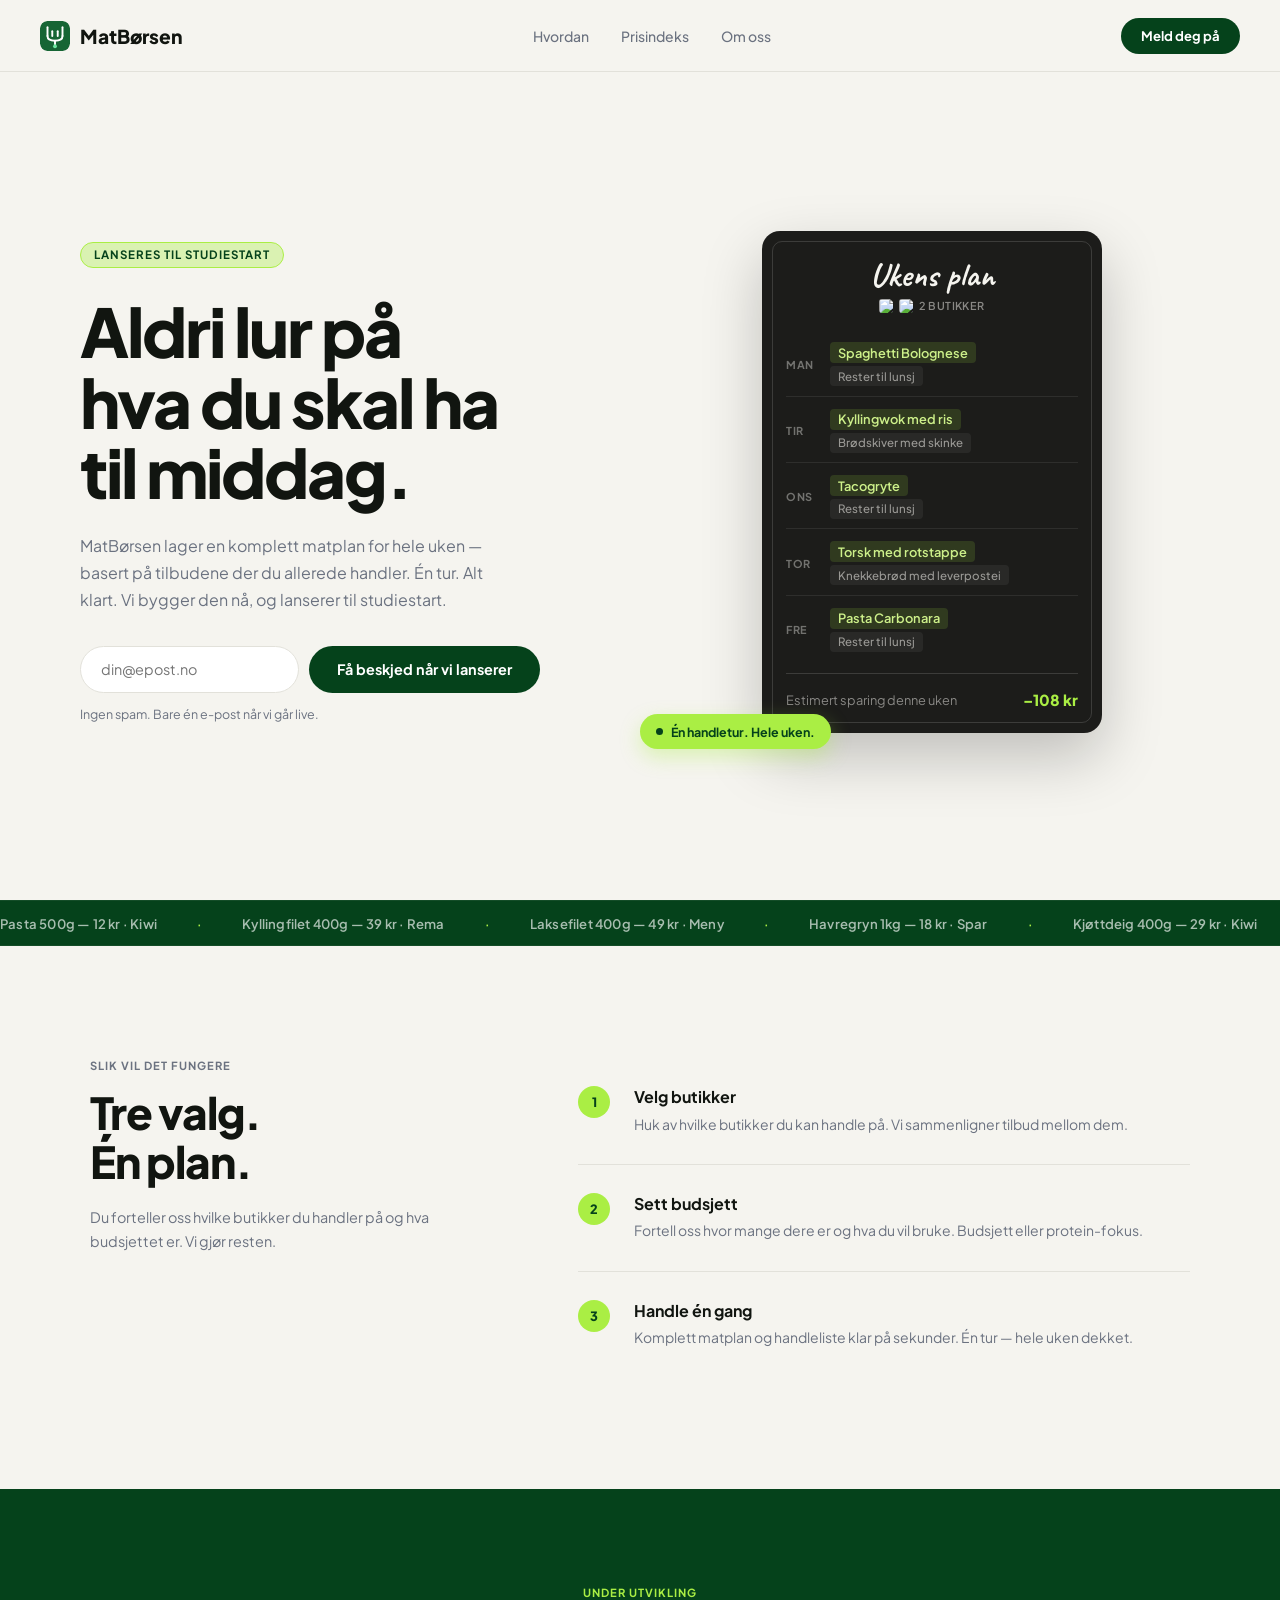
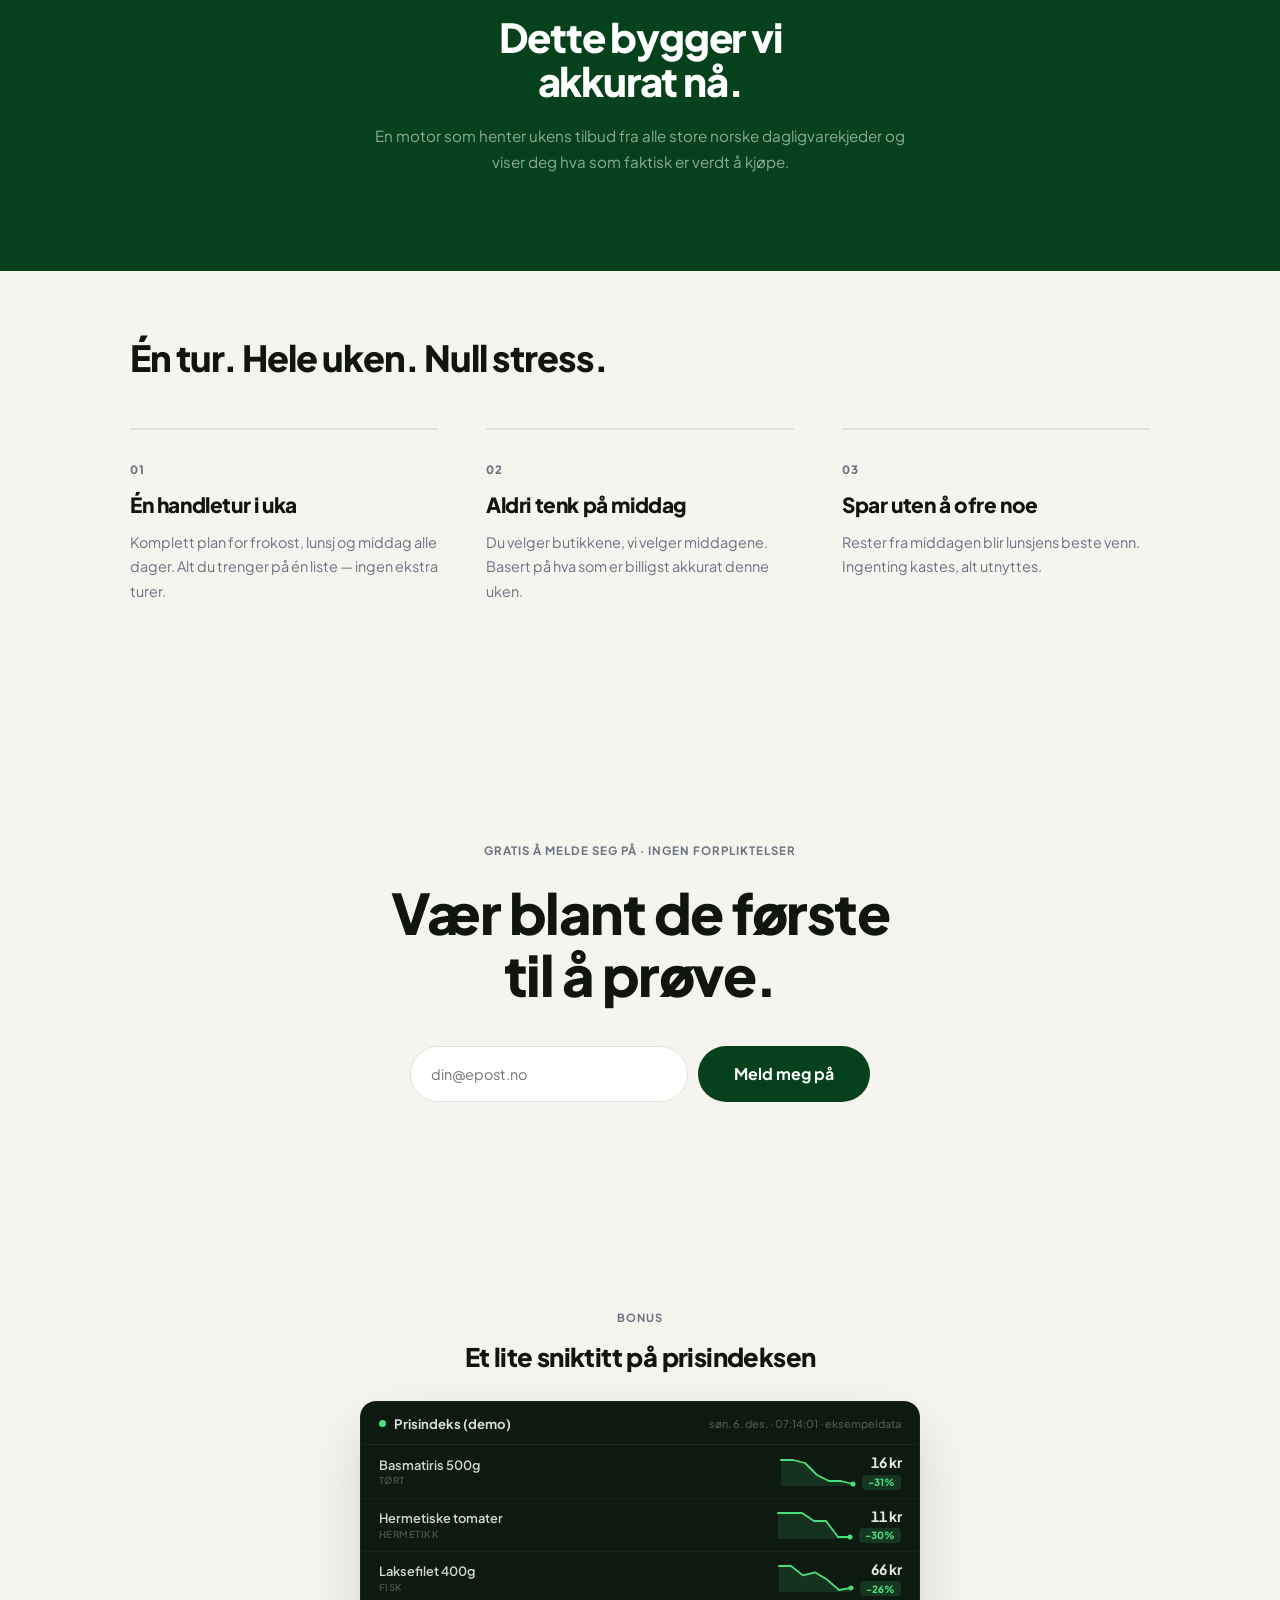
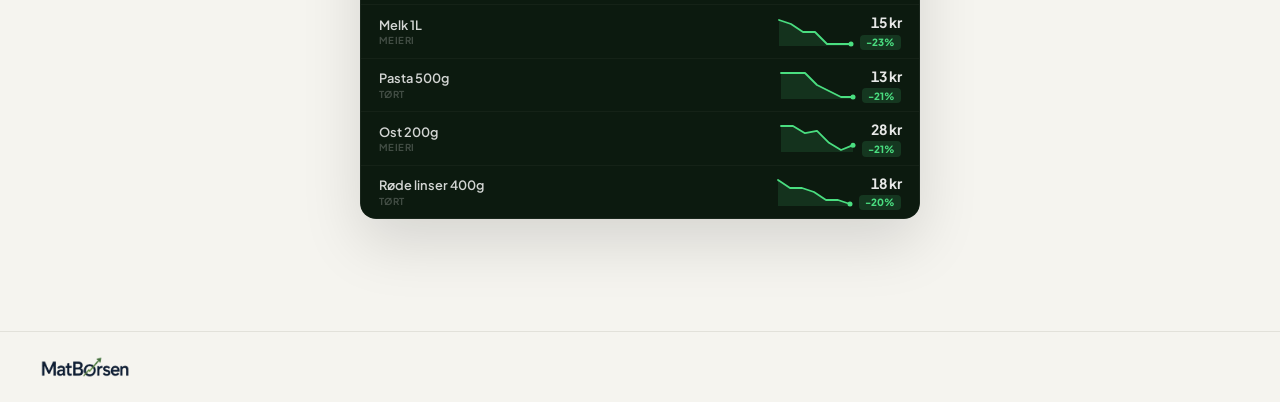
==== commit 557f83eb: "Fjern 'Data fra Kassal.app' fra footer Usikker på om Kassal.app faktisk blir datakilden, så fjerner " ====
--- a/index.html
+++ b/index.html
@@ -216,7 +216,6 @@
 
   <footer>
     <a href="#" class="footer-logo"><img src="logo-wordmark.png" alt="MatBørsen" class="footer-logo-img" /></a>
-    <span>Data fra <a href="https://kassal.app" target="_blank">Kassal.app</a></span>
   </footer>
 
   <script src="app.js"></script>
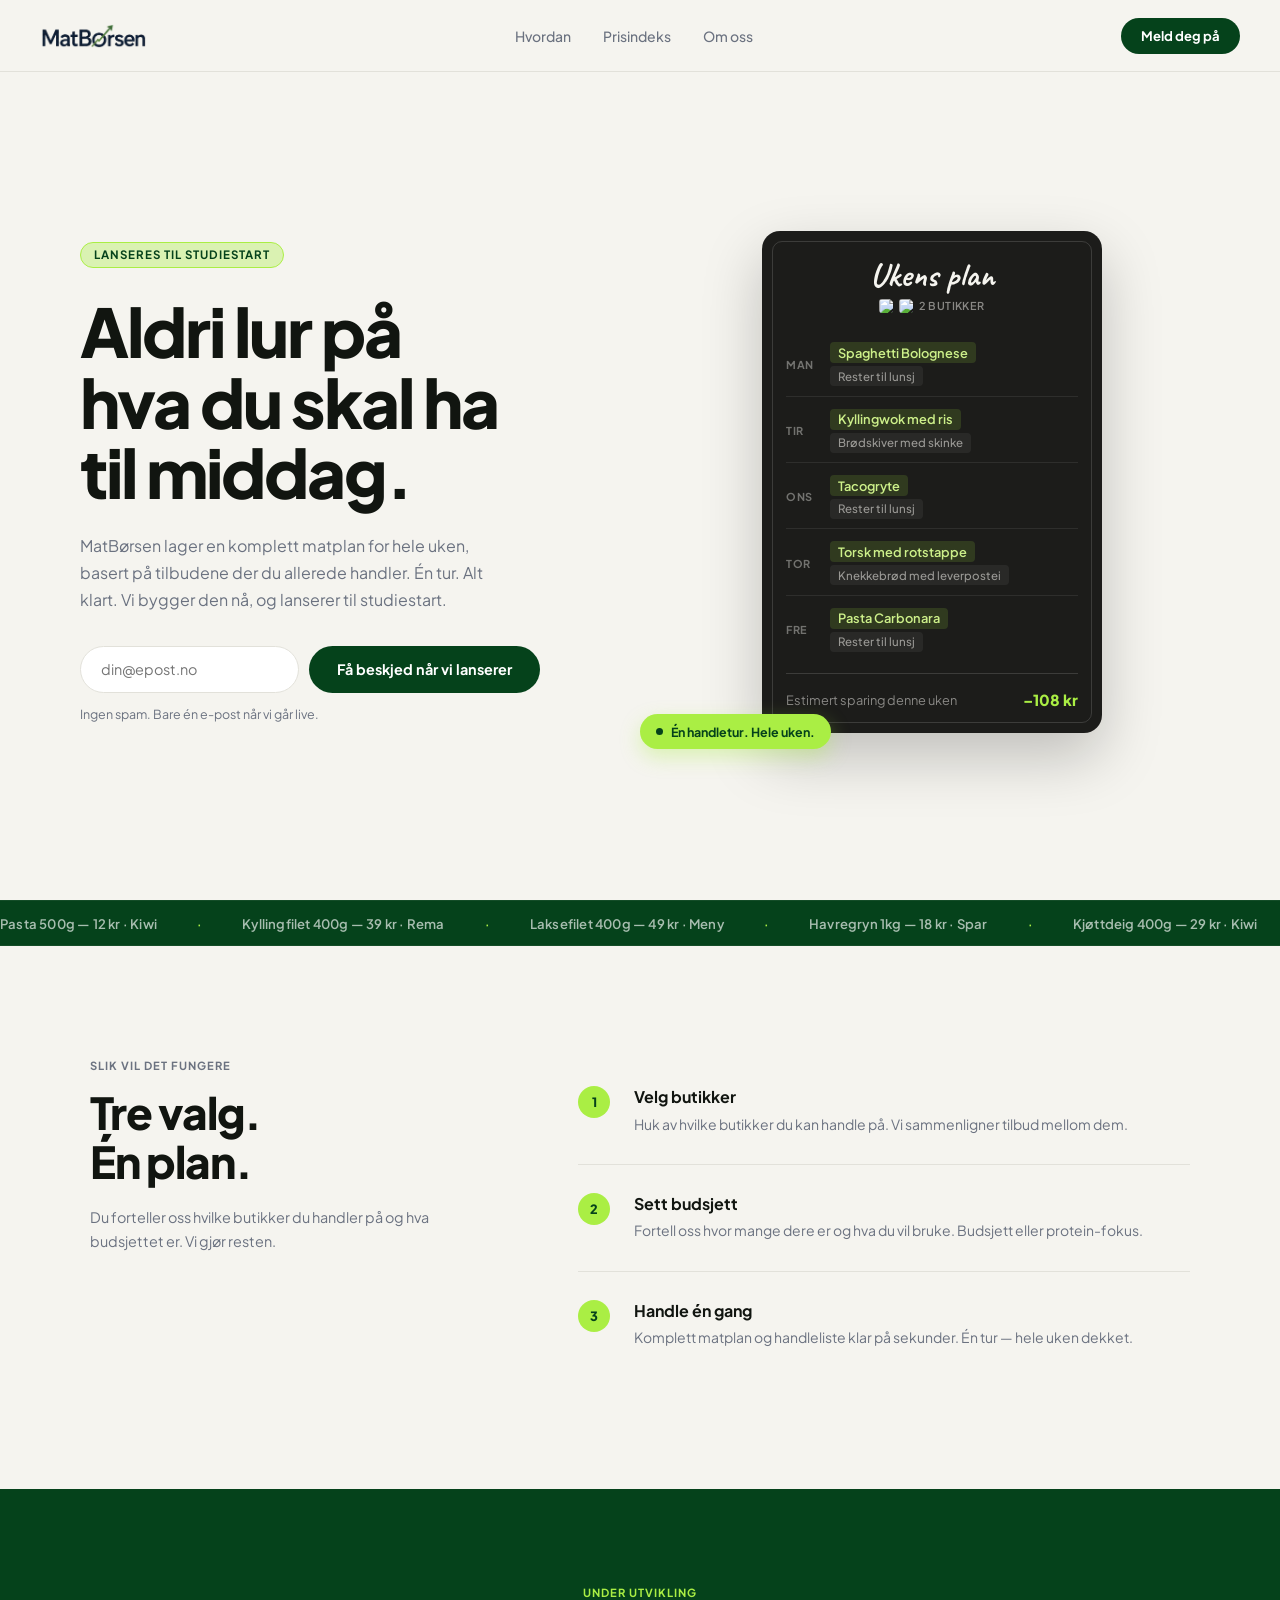
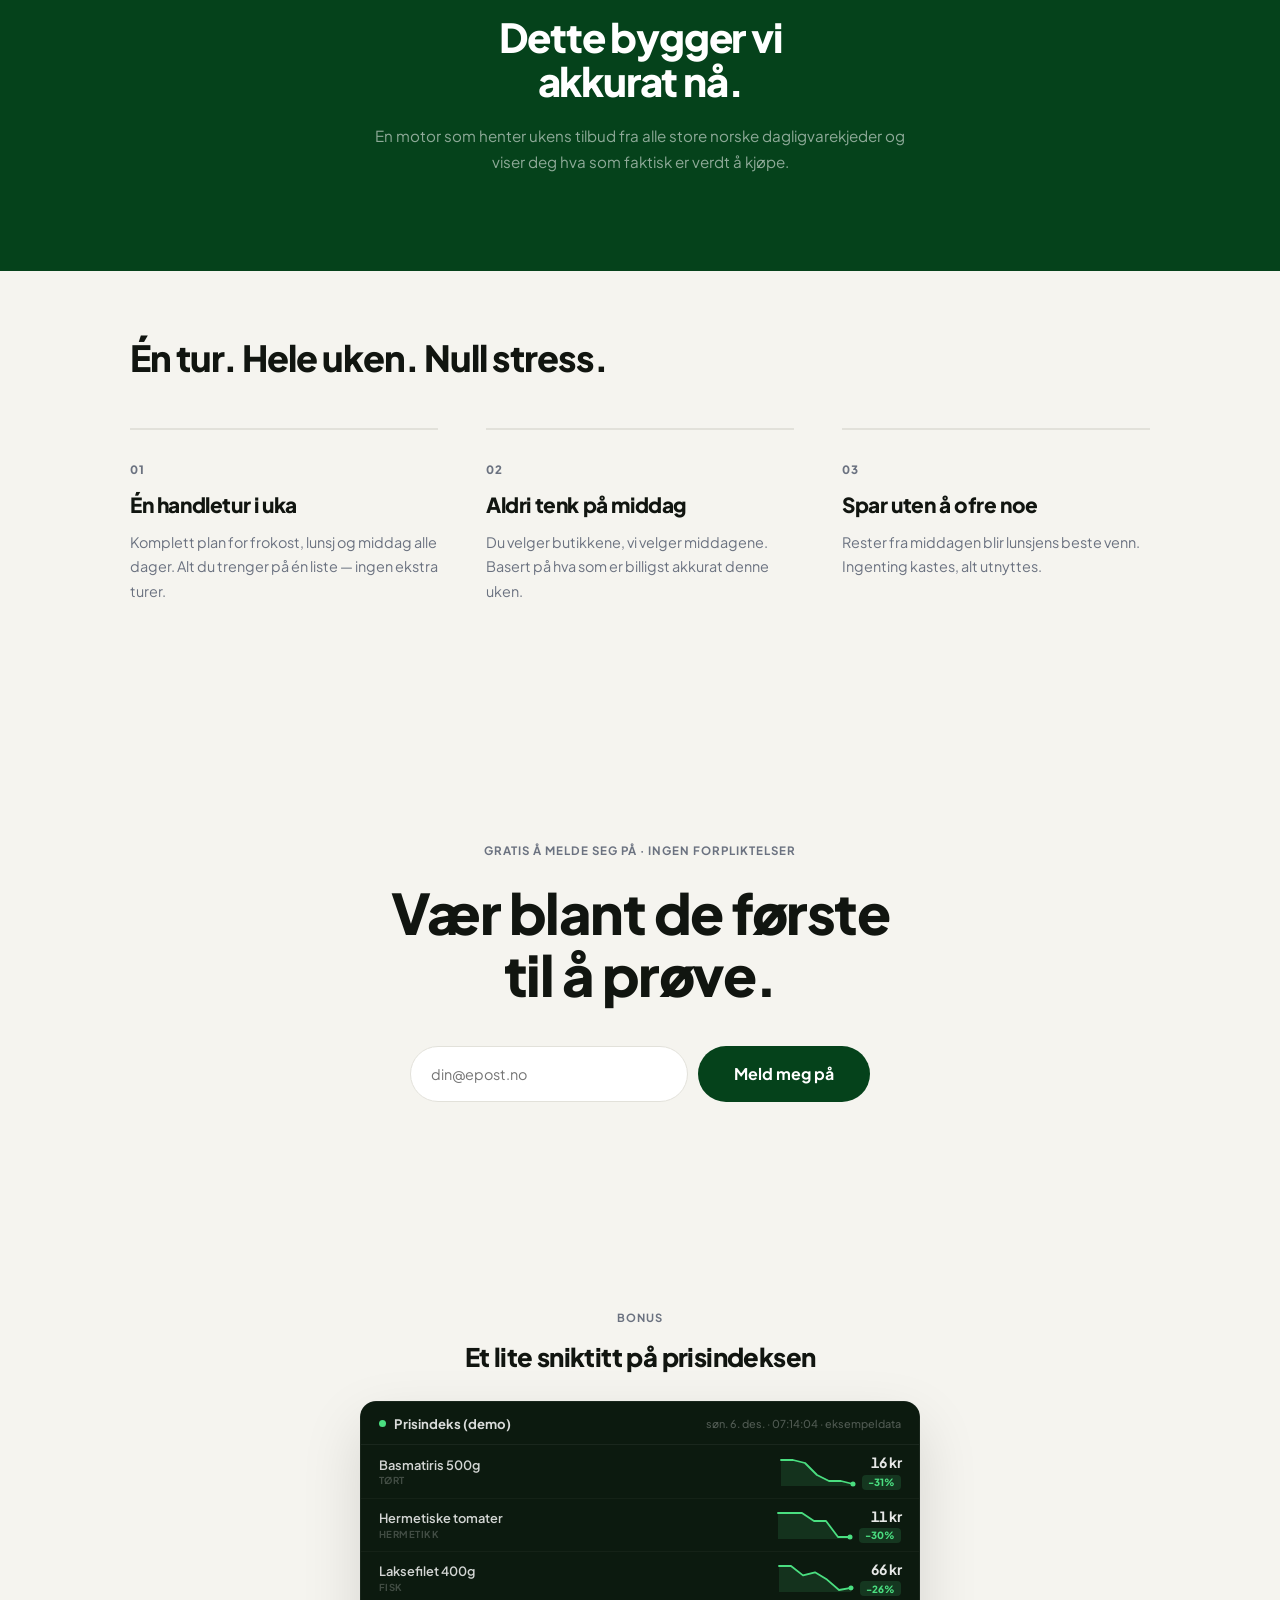
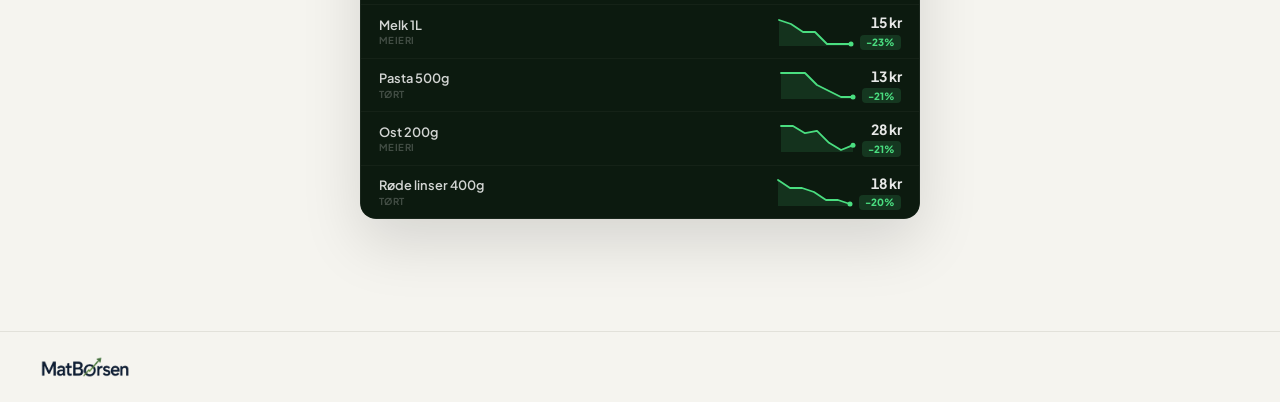
==== commit 437c1146: "Bruk logo-bildet i navet også, ikke bare footer Erstattet ikon+tekst-logoen i toppmenyen med samme o" ====
--- a/index.html
+++ b/index.html
@@ -14,8 +14,7 @@
 
   <nav>
     <a href="#" class="nav-logo">
-      <img src="logo.svg" alt="MatBørsen logo" class="nav-logomark" />
-      MatBørsen
+      <img src="logo-wordmark.png" alt="MatBørsen" class="nav-logo-img" />
     </a>
     <div class="nav-links">
       <a href="#hvordan">Hvordan</a>
@@ -30,7 +29,7 @@
     <div class="hero-content">
       <div class="hero-label">Lanseres til studiestart</div>
       <h1>Aldri lur på<br/>hva du skal ha<br/>til middag.</h1>
-      <p class="hero-sub">MatBørsen lager en komplett matplan for hele uken — basert på tilbudene der du allerede handler. Én tur. Alt klart. Vi bygger den nå, og lanserer til studiestart.</p>
+      <p class="hero-sub">MatBørsen lager en komplett matplan for hele uken, basert på tilbudene der du allerede handler. Én tur. Alt klart. Vi bygger den nå, og lanserer til studiestart.</p>
 
       <form class="waitlist-form" id="waitlistForm" action="https://formspree.io/f/DITT_FORM_ID" method="POST">
         <input type="email" name="email" class="waitlist-input" placeholder="din@epost.no" required />
--- a/style.css
+++ b/style.css
@@ -39,17 +39,12 @@
 }
 
 .nav-logo {
-  font-family: "Plus Jakarta Sans", sans-serif;
-  font-size: 1.2rem;
-  font-weight: 800;
-  color: var(--dark);
   text-decoration: none;
   display: flex;
   align-items: center;
-  gap: 0.6rem;
-}
-
-.nav-logomark { width: 30px; height: 30px; border-radius: 7px; }
+}
+
+.nav-logo-img { height: 26px; width: auto; display: block; }
 
 .nav-links {
   display: flex;
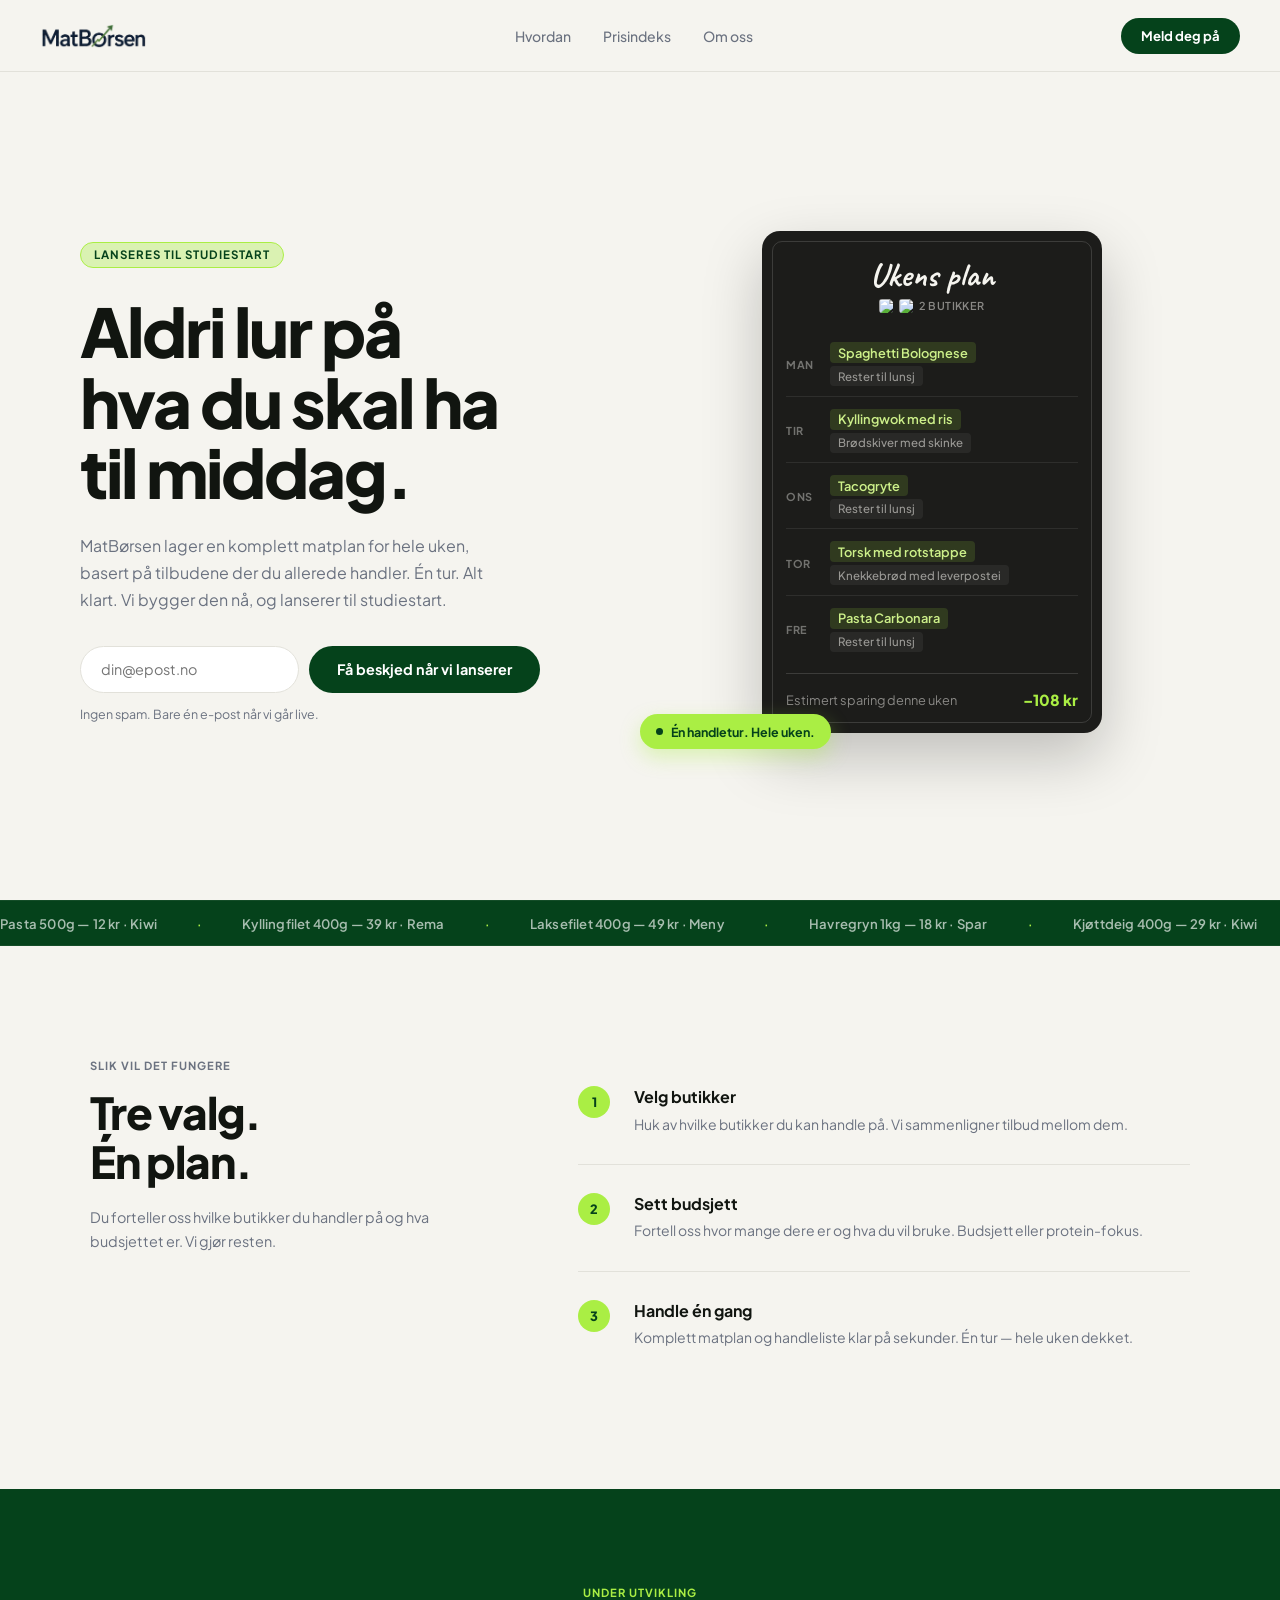
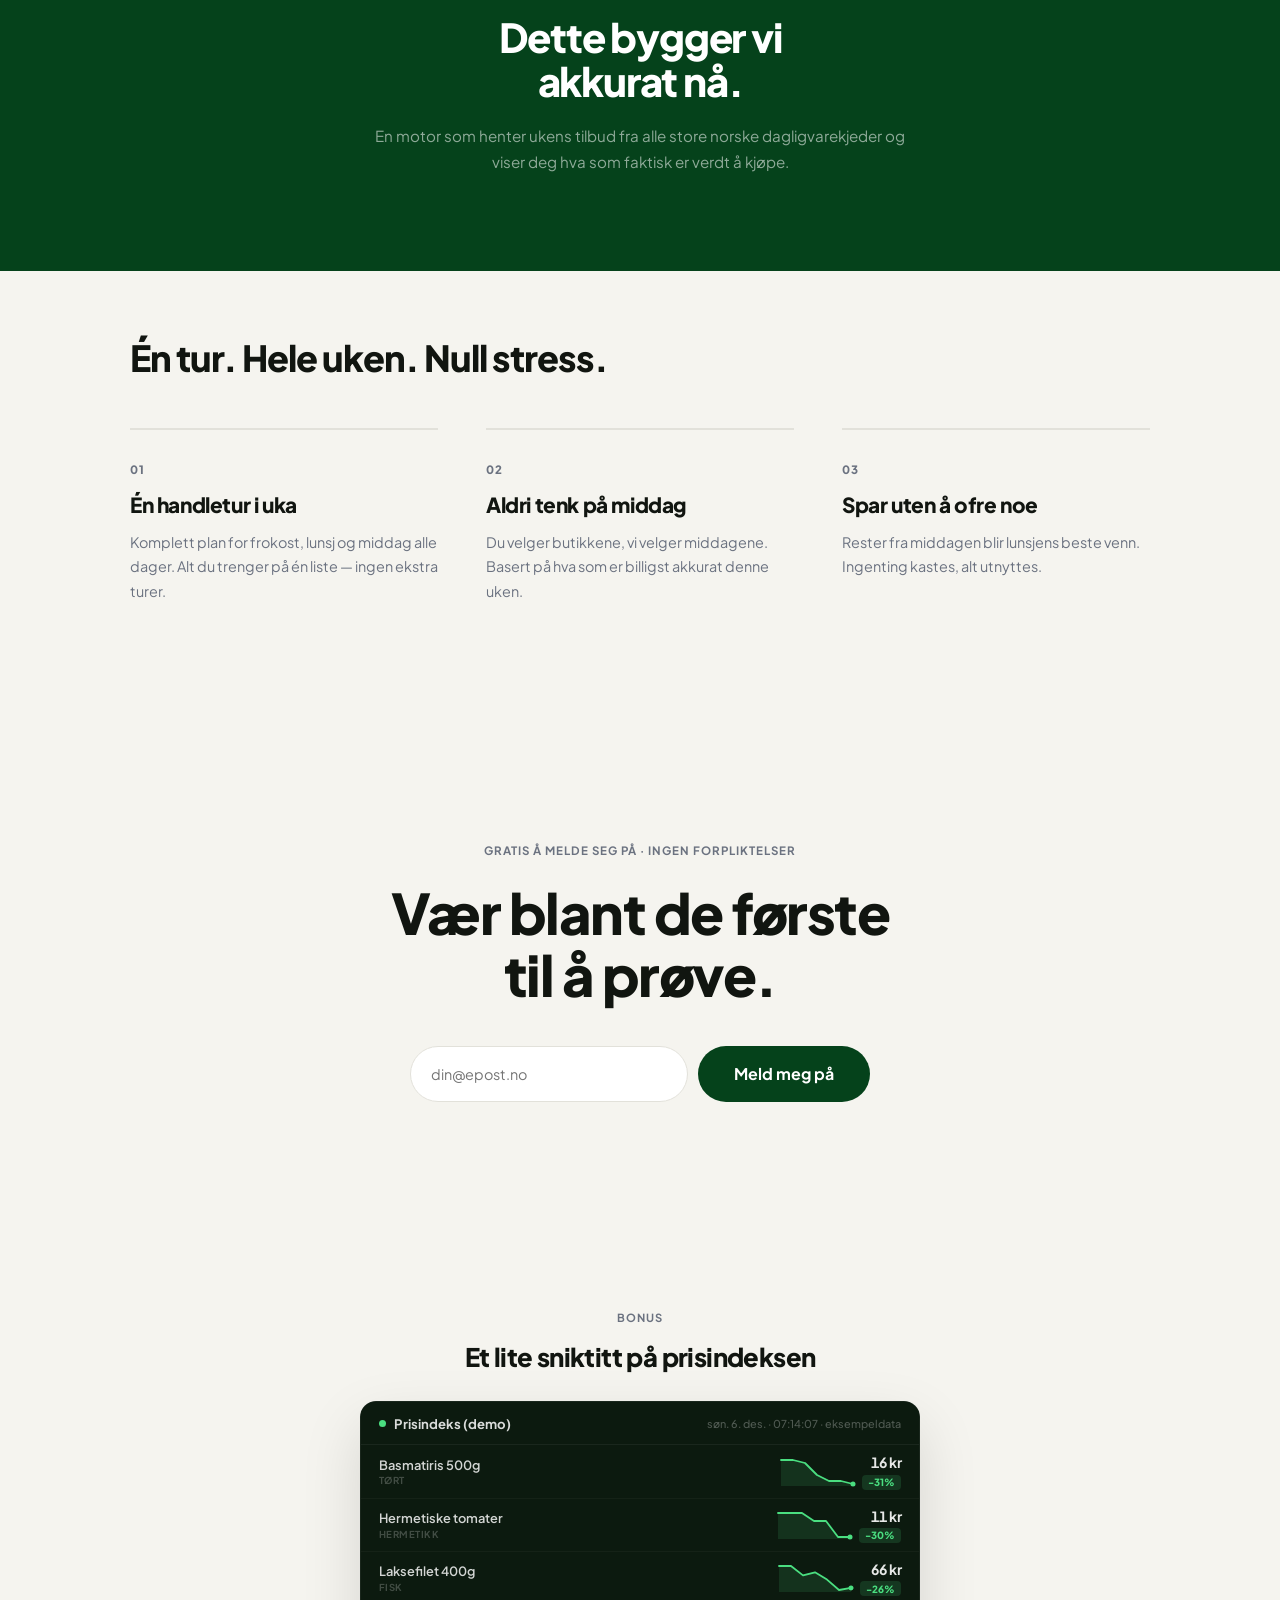
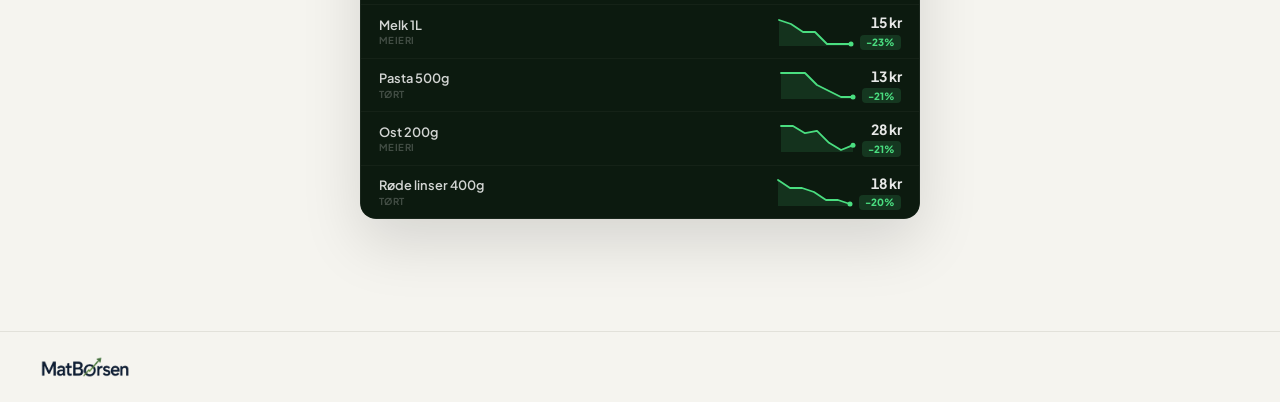
==== commit 78109e19: "Koble e-postformene til Brevo i stedet for Formspree-plassholder Bytter action-URL og feltnavn (EMAI" ====
--- a/index.html
+++ b/index.html
@@ -31,8 +31,11 @@
       <h1>Aldri lur på<br/>hva du skal ha<br/>til middag.</h1>
       <p class="hero-sub">MatBørsen lager en komplett matplan for hele uken, basert på tilbudene der du allerede handler. Én tur. Alt klart. Vi bygger den nå, og lanserer til studiestart.</p>
 
-      <form class="waitlist-form" id="waitlistForm" action="https://formspree.io/f/DITT_FORM_ID" method="POST">
-        <input type="email" name="email" class="waitlist-input" placeholder="din@epost.no" required />
+      <form class="waitlist-form" id="waitlistForm" action="https://9f4e0dd3.sibforms.com/serve/[base64]" method="POST">
+        <input type="email" name="EMAIL" class="waitlist-input" placeholder="din@epost.no" required />
+        <input type="text" name="email_address_check" value="" class="input--hidden" style="display:none" />
+        <input type="hidden" name="locale" value="en" />
+        <input type="hidden" name="html_type" value="simple" />
         <button type="submit" class="btn-primary waitlist-btn">Få beskjed når vi lanserer</button>
       </form>
       <p class="waitlist-note" id="waitlistNote">Ingen spam. Bare én e-post når vi går live.</p>
@@ -197,8 +200,11 @@
     <div class="cta-inner">
       <div class="cta-label fade-up">Gratis å melde seg på · Ingen forpliktelser</div>
       <h2 class="fade-up fade-up-delay-1">Vær blant de første<br/>til å prøve.</h2>
-      <form class="waitlist-form waitlist-form-cta fade-up fade-up-delay-2" id="waitlistFormCta" action="https://formspree.io/f/DITT_FORM_ID" method="POST">
-        <input type="email" name="email" class="waitlist-input" placeholder="din@epost.no" required />
+      <form class="waitlist-form waitlist-form-cta fade-up fade-up-delay-2" id="waitlistFormCta" action="https://9f4e0dd3.sibforms.com/serve/[base64]" method="POST">
+        <input type="email" name="EMAIL" class="waitlist-input" placeholder="din@epost.no" required />
+        <input type="text" name="email_address_check" value="" class="input--hidden" style="display:none" />
+        <input type="hidden" name="locale" value="en" />
+        <input type="hidden" name="html_type" value="simple" />
         <button type="submit" class="btn-primary btn-lg waitlist-btn">Meld meg på</button>
       </form>
     </div>
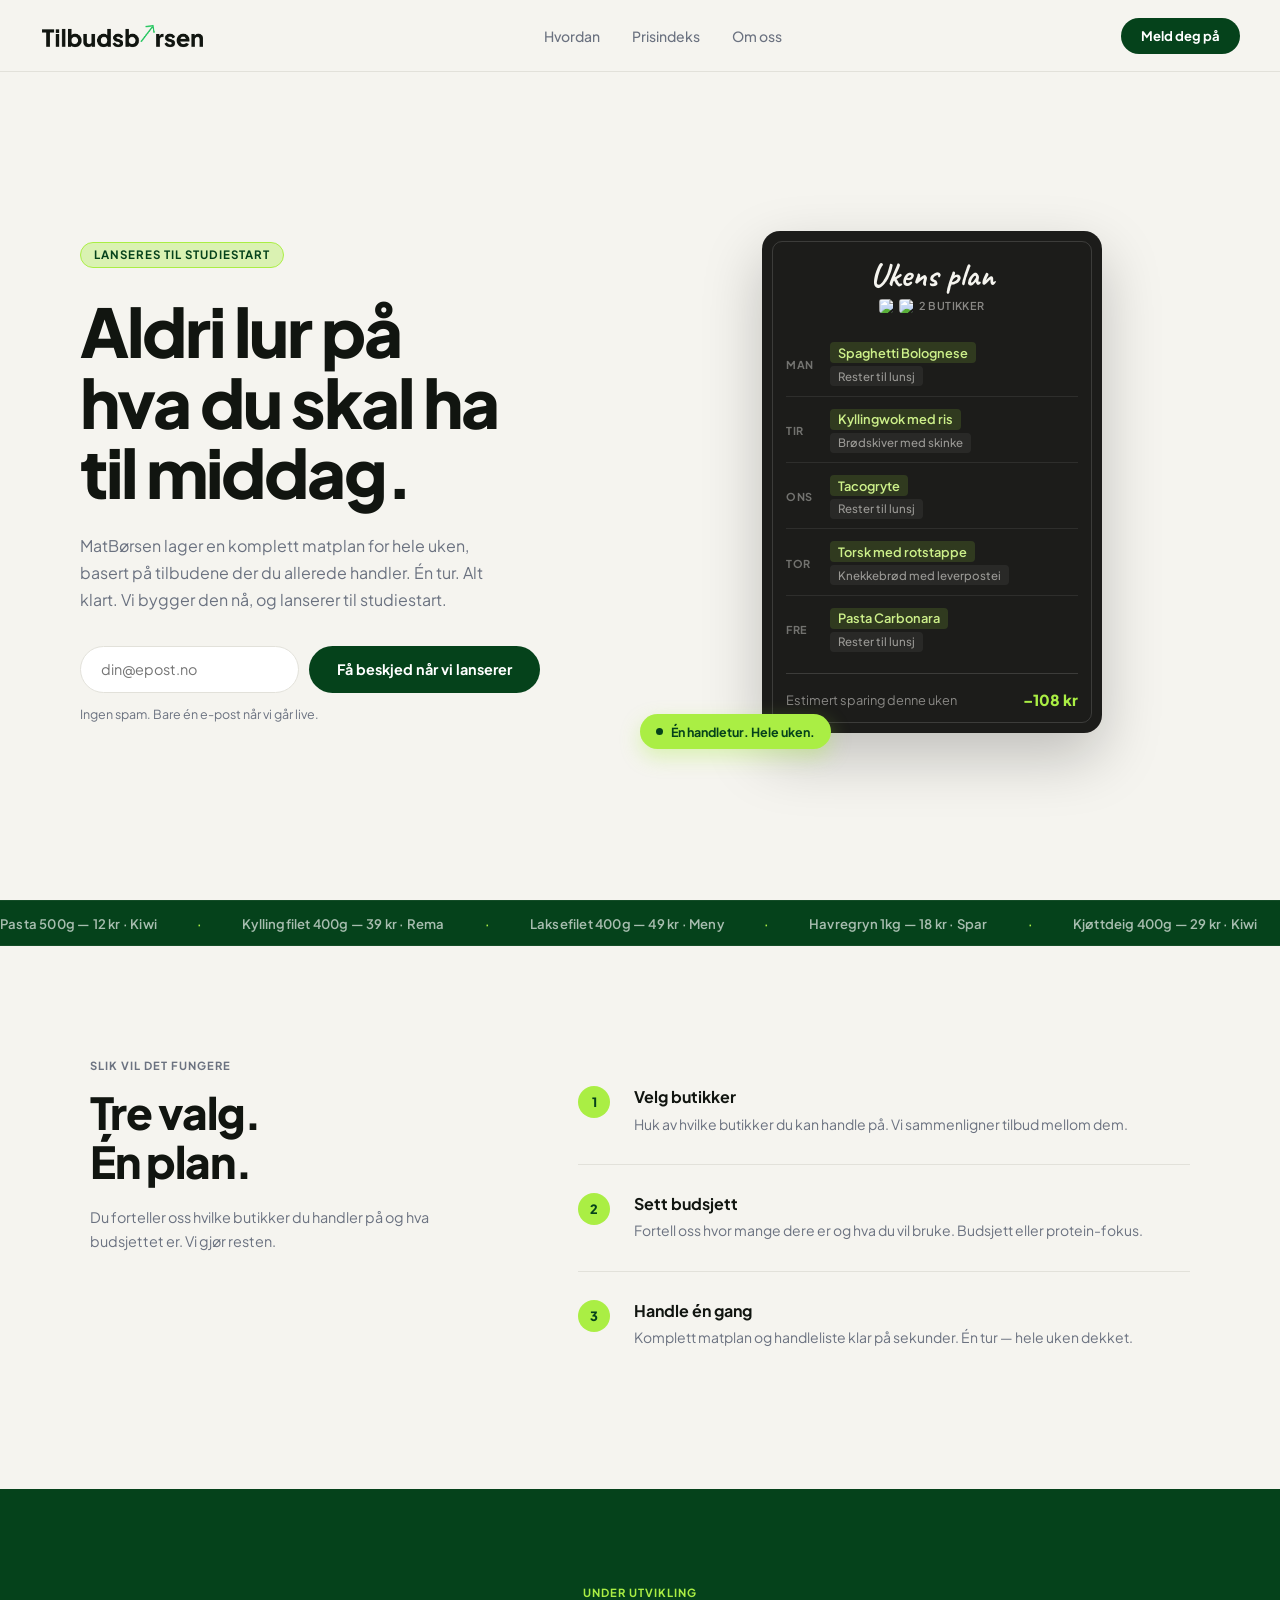
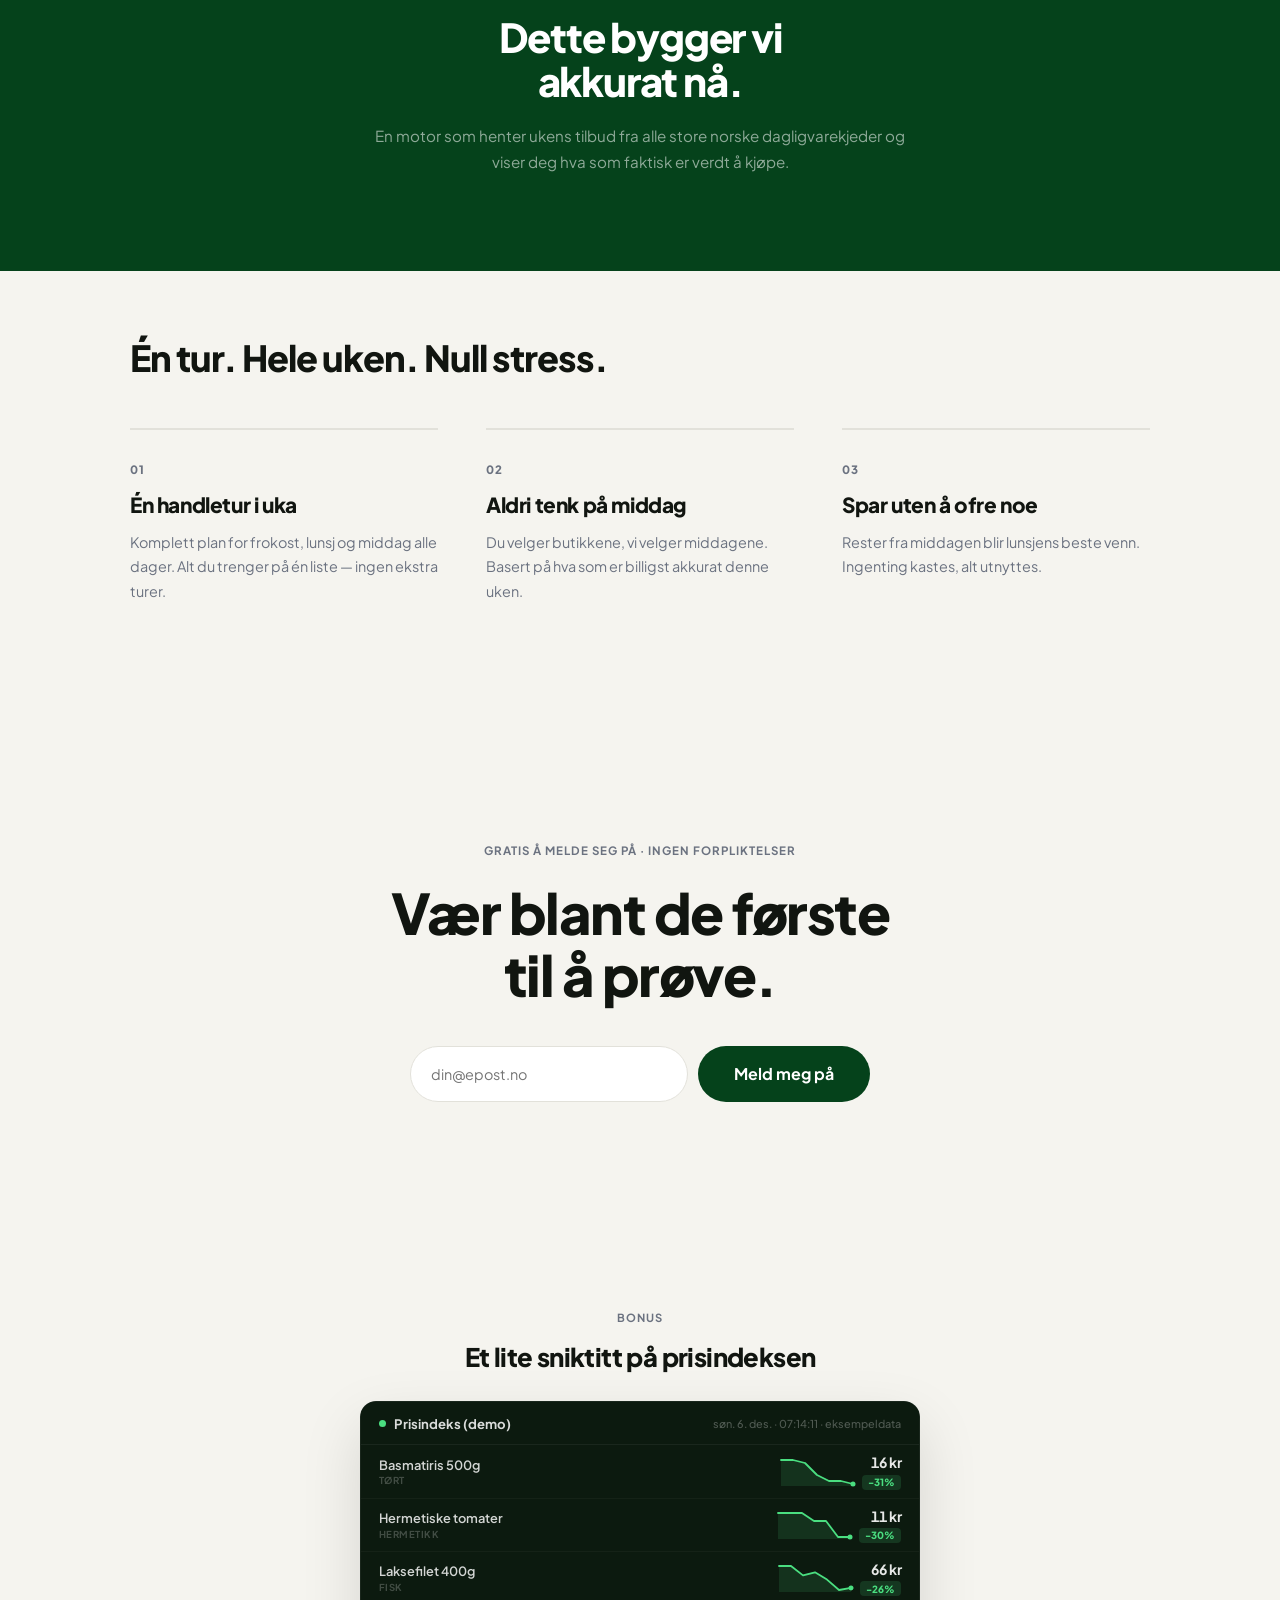
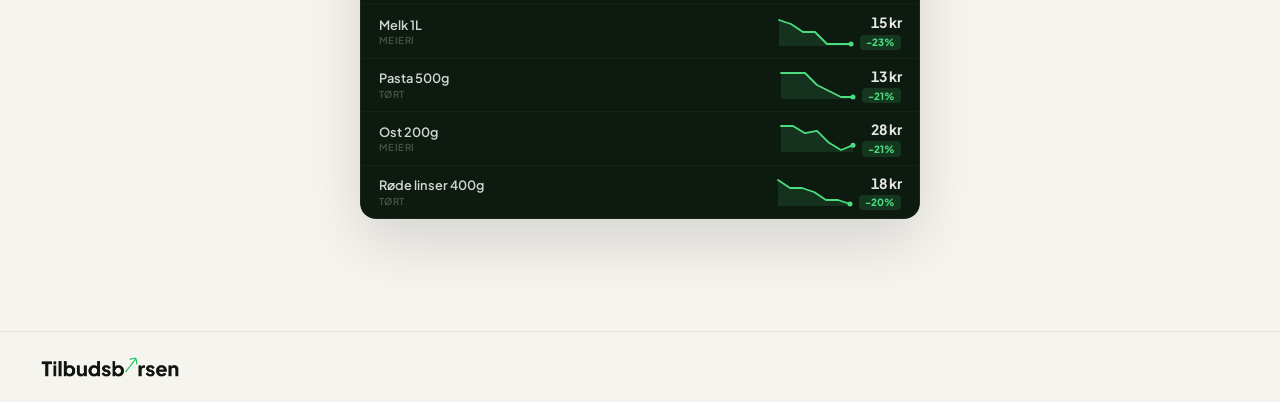
==== commit 4ca6c47d: "Bytt skriftlogo til Tilbudsbørsen MatBørsen-navnet var opptatt av et etablert selskap eid av NorgesG" ====
--- a/index.html
+++ b/index.html
@@ -14,7 +14,7 @@
 
   <nav>
     <a href="#" class="nav-logo">
-      <img src="logo-wordmark.png" alt="MatBørsen" class="nav-logo-img" />
+      <img src="logo-wordmark.png" alt="Tilbudsbørsen" class="nav-logo-img" />
     </a>
     <div class="nav-links">
       <a href="#hvordan">Hvordan</a>
@@ -220,7 +220,7 @@
   </section>
 
   <footer>
-    <a href="#" class="footer-logo"><img src="logo-wordmark.png" alt="MatBørsen" class="footer-logo-img" /></a>
+    <a href="#" class="footer-logo"><img src="logo-wordmark.png" alt="Tilbudsbørsen" class="footer-logo-img" /></a>
   </footer>
 
   <script src="app.js"></script>
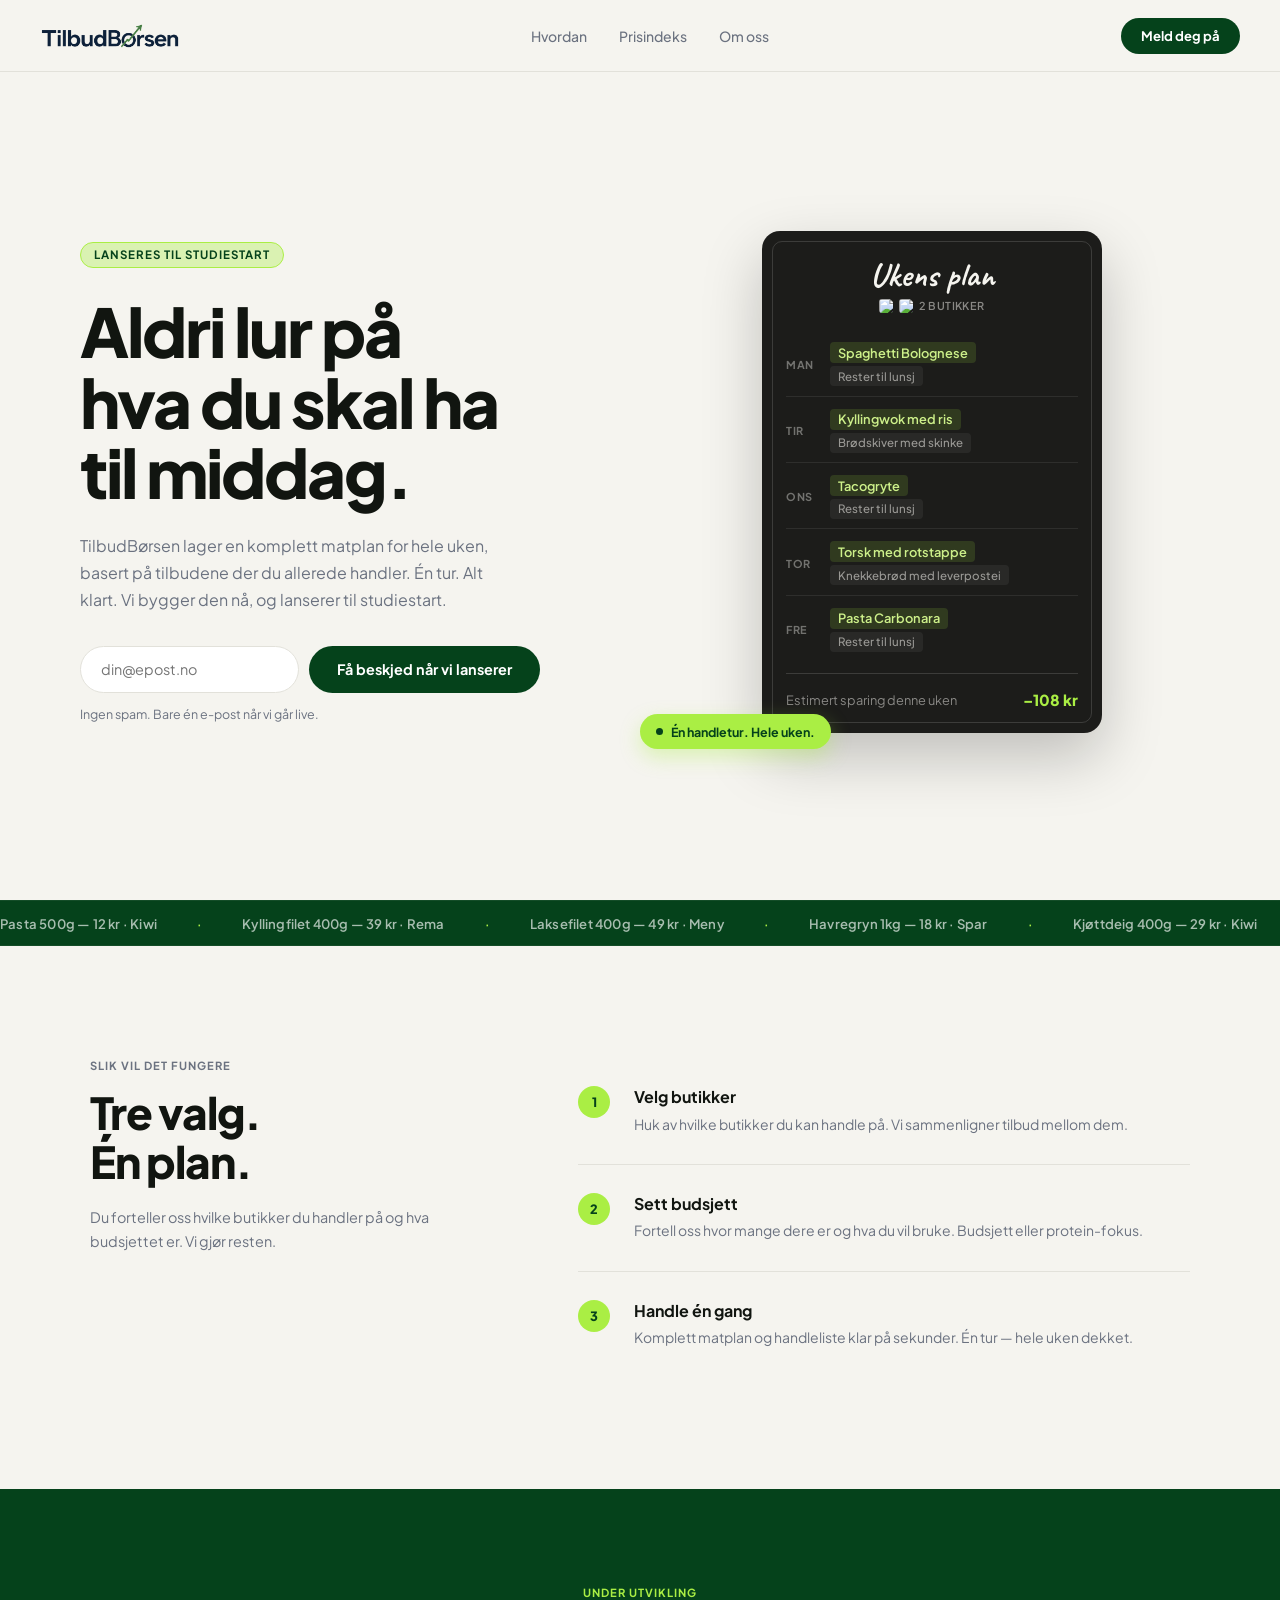
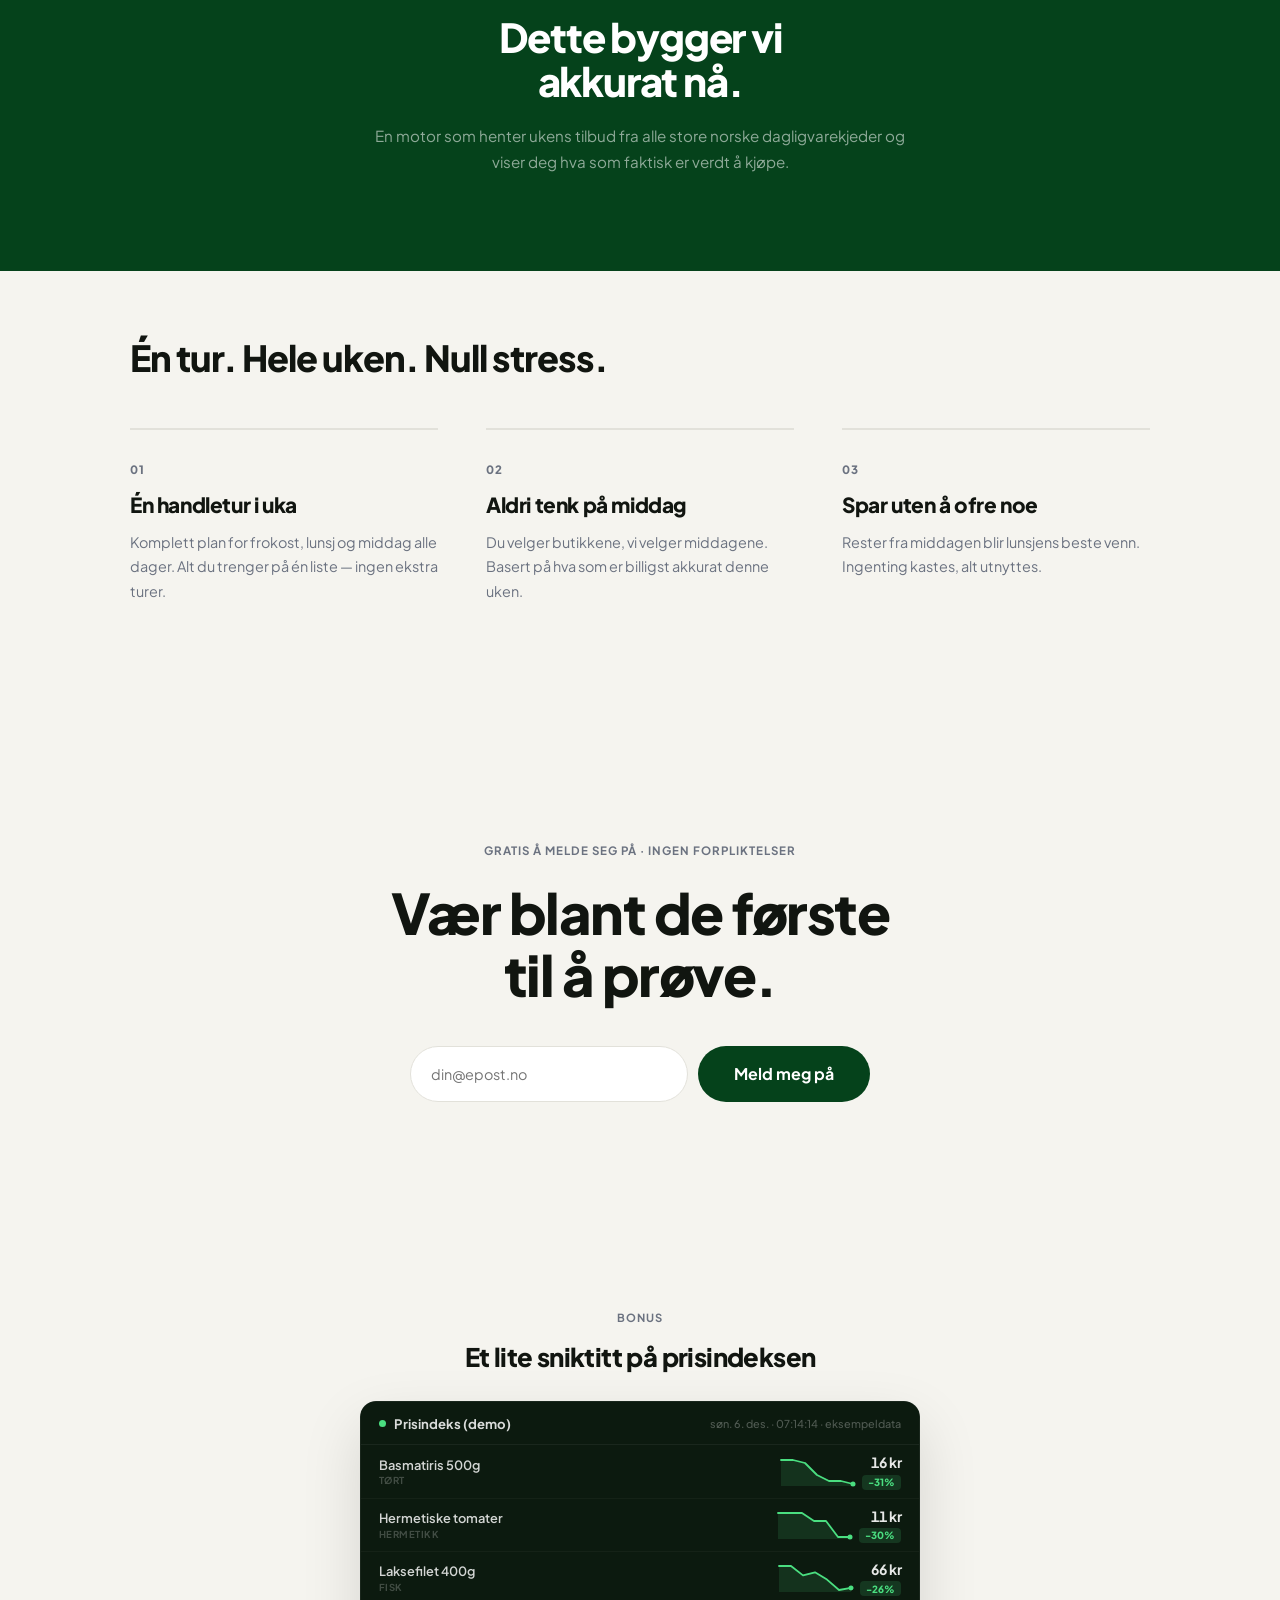
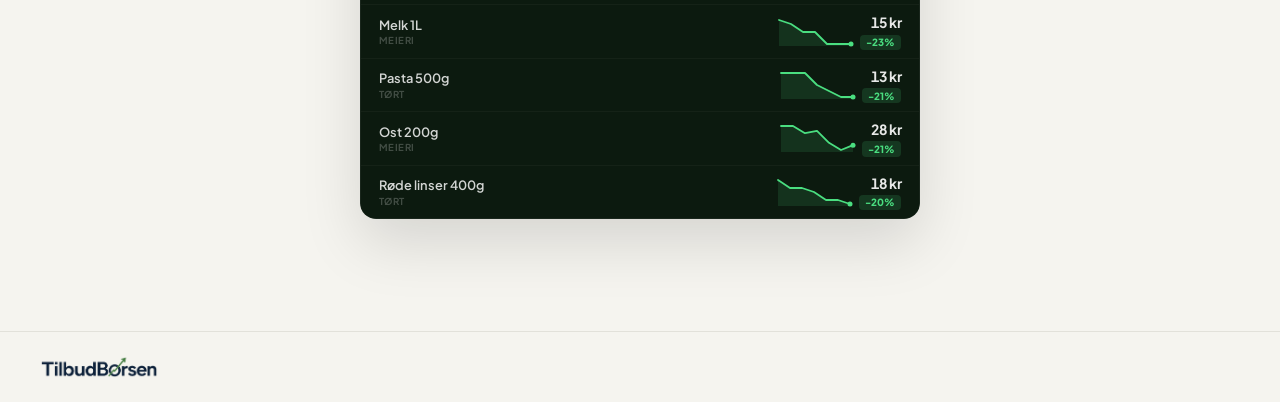
==== commit ca5ffe88: "Bytt til brukerens TilbudBørsen-logo, rett navn overalt Erstatt den genererte skriftlogoen med bruke" ====
--- a/index.html
+++ b/index.html
@@ -3,8 +3,8 @@
 <head>
   <meta charset="UTF-8" />
   <meta name="viewport" content="width=device-width, initial-scale=1.0" />
-  <title>MatBørsen – Lanseres til studiestart</title>
-  <meta name="description" content="MatBørsen lager din ukentlige matplan basert på de billigste tilbudene i butikkene dine. Meld deg på ventelisten – vi lanserer til studiestart." />
+  <title>TilbudBørsen – Lanseres til studiestart</title>
+  <meta name="description" content="TilbudBørsen lager din ukentlige matplan basert på de billigste tilbudene i butikkene dine. Meld deg på ventelisten – vi lanserer til studiestart." />
   <link rel="preconnect" href="https://fonts.googleapis.com" />
   <link rel="preconnect" href="https://fonts.gstatic.com" crossorigin />
   <link href="https://fonts.googleapis.com/css2?family=Plus+Jakarta+Sans:wght@400;500;600;700;800&family=Caveat:wght@700&display=swap" rel="stylesheet" />
@@ -14,7 +14,7 @@
 
   <nav>
     <a href="#" class="nav-logo">
-      <img src="logo-wordmark.png" alt="Tilbudsbørsen" class="nav-logo-img" />
+      <img src="logo-wordmark.png" alt="TilbudBørsen" class="nav-logo-img" />
     </a>
     <div class="nav-links">
       <a href="#hvordan">Hvordan</a>
@@ -29,7 +29,7 @@
     <div class="hero-content">
       <div class="hero-label">Lanseres til studiestart</div>
       <h1>Aldri lur på<br/>hva du skal ha<br/>til middag.</h1>
-      <p class="hero-sub">MatBørsen lager en komplett matplan for hele uken, basert på tilbudene der du allerede handler. Én tur. Alt klart. Vi bygger den nå, og lanserer til studiestart.</p>
+      <p class="hero-sub">TilbudBørsen lager en komplett matplan for hele uken, basert på tilbudene der du allerede handler. Én tur. Alt klart. Vi bygger den nå, og lanserer til studiestart.</p>
 
       <form class="waitlist-form" id="waitlistForm" action="https://9f4e0dd3.sibforms.com/serve/[base64]" method="POST">
         <input type="email" name="EMAIL" class="waitlist-input" placeholder="din@epost.no" required />
@@ -220,7 +220,7 @@
   </section>
 
   <footer>
-    <a href="#" class="footer-logo"><img src="logo-wordmark.png" alt="Tilbudsbørsen" class="footer-logo-img" /></a>
+    <a href="#" class="footer-logo"><img src="logo-wordmark.png" alt="TilbudBørsen" class="footer-logo-img" /></a>
   </footer>
 
   <script src="app.js"></script>
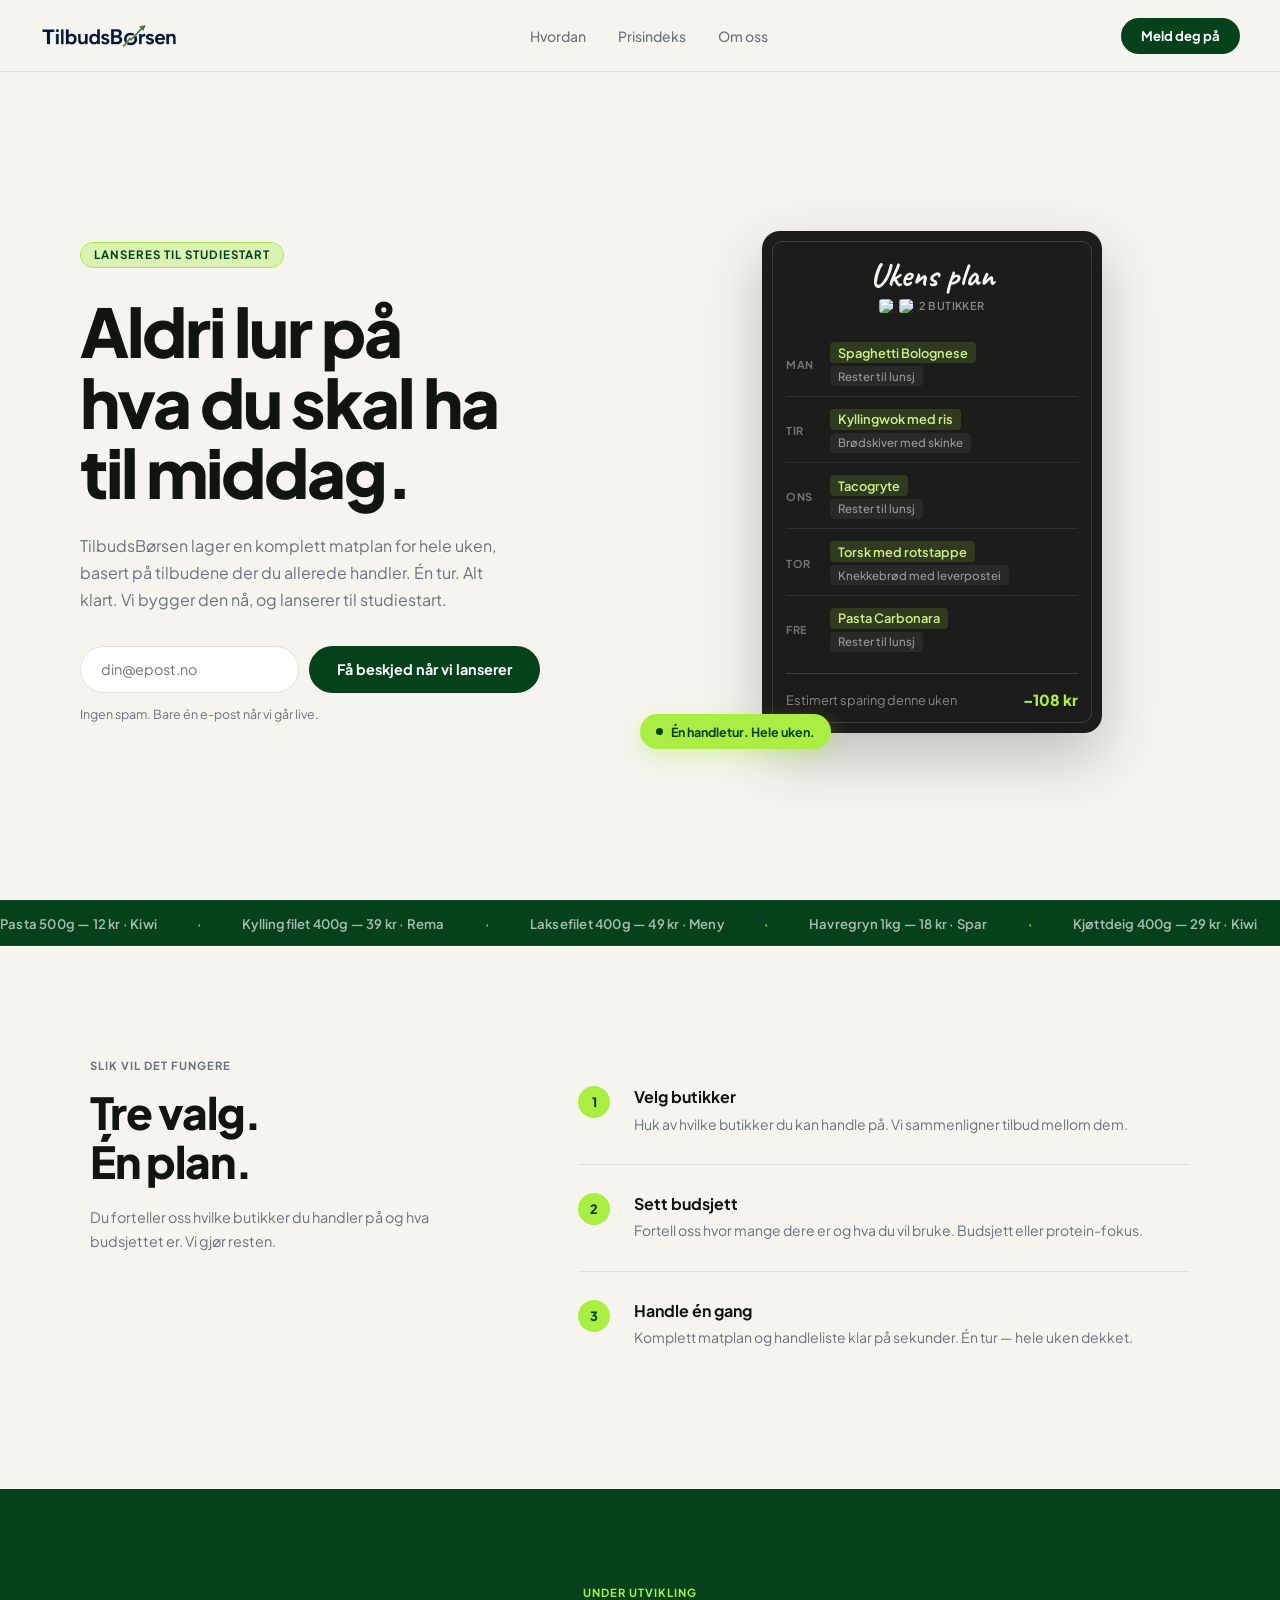
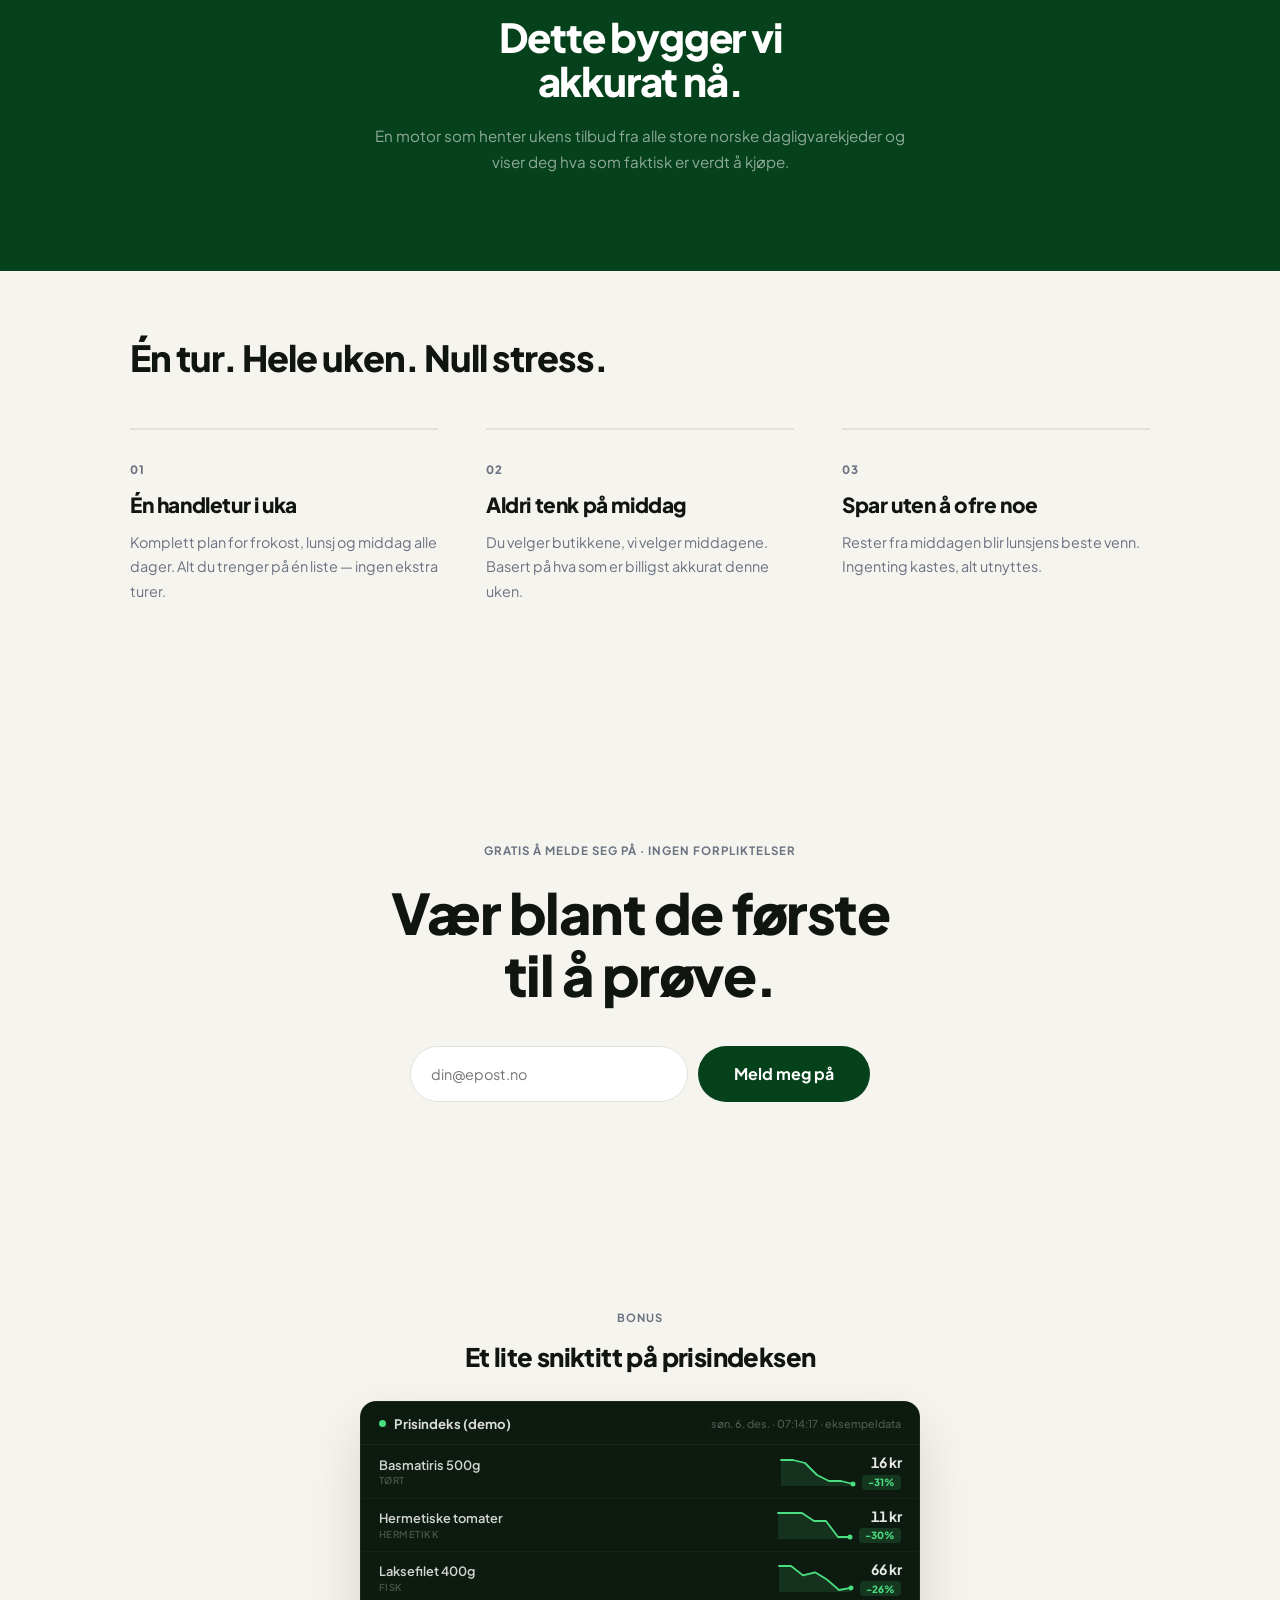
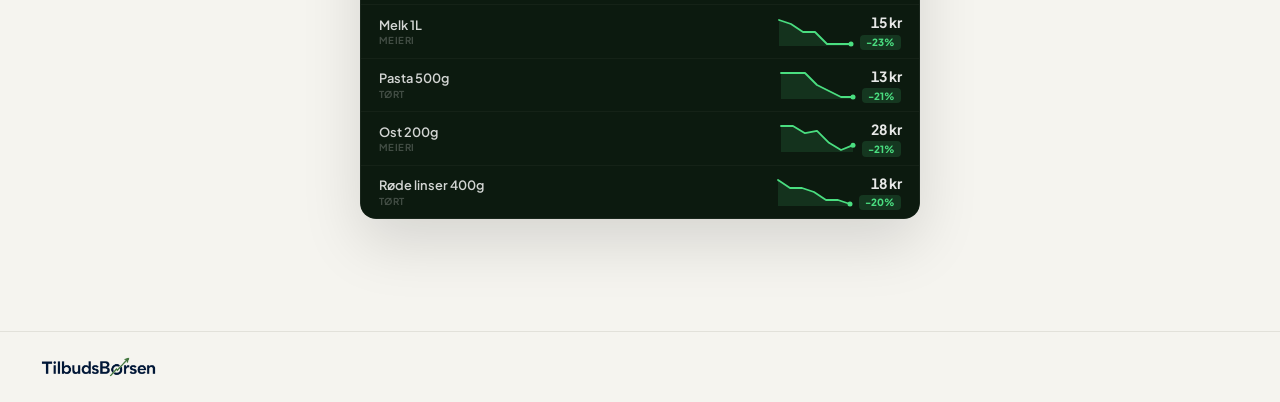
==== commit 514edd3b: "Rett skrivefeil: TilbudBørsen -> TilbudsBørsen Ny logofil uten skrivefeilen, og tekst rettet tilsvar" ====
--- a/index.html
+++ b/index.html
@@ -3,8 +3,8 @@
 <head>
   <meta charset="UTF-8" />
   <meta name="viewport" content="width=device-width, initial-scale=1.0" />
-  <title>TilbudBørsen – Lanseres til studiestart</title>
-  <meta name="description" content="TilbudBørsen lager din ukentlige matplan basert på de billigste tilbudene i butikkene dine. Meld deg på ventelisten – vi lanserer til studiestart." />
+  <title>TilbudsBørsen – Lanseres til studiestart</title>
+  <meta name="description" content="TilbudsBørsen lager din ukentlige matplan basert på de billigste tilbudene i butikkene dine. Meld deg på ventelisten – vi lanserer til studiestart." />
   <link rel="preconnect" href="https://fonts.googleapis.com" />
   <link rel="preconnect" href="https://fonts.gstatic.com" crossorigin />
   <link href="https://fonts.googleapis.com/css2?family=Plus+Jakarta+Sans:wght@400;500;600;700;800&family=Caveat:wght@700&display=swap" rel="stylesheet" />
@@ -14,7 +14,7 @@
 
   <nav>
     <a href="#" class="nav-logo">
-      <img src="logo-wordmark.png" alt="TilbudBørsen" class="nav-logo-img" />
+      <img src="logo-wordmark.png" alt="TilbudsBørsen" class="nav-logo-img" />
     </a>
     <div class="nav-links">
       <a href="#hvordan">Hvordan</a>
@@ -29,7 +29,7 @@
     <div class="hero-content">
       <div class="hero-label">Lanseres til studiestart</div>
       <h1>Aldri lur på<br/>hva du skal ha<br/>til middag.</h1>
-      <p class="hero-sub">TilbudBørsen lager en komplett matplan for hele uken, basert på tilbudene der du allerede handler. Én tur. Alt klart. Vi bygger den nå, og lanserer til studiestart.</p>
+      <p class="hero-sub">TilbudsBørsen lager en komplett matplan for hele uken, basert på tilbudene der du allerede handler. Én tur. Alt klart. Vi bygger den nå, og lanserer til studiestart.</p>
 
       <form class="waitlist-form" id="waitlistForm" action="https://9f4e0dd3.sibforms.com/serve/[base64]" method="POST">
         <input type="email" name="EMAIL" class="waitlist-input" placeholder="din@epost.no" required />
@@ -220,7 +220,7 @@
   </section>
 
   <footer>
-    <a href="#" class="footer-logo"><img src="logo-wordmark.png" alt="TilbudBørsen" class="footer-logo-img" /></a>
+    <a href="#" class="footer-logo"><img src="logo-wordmark.png" alt="TilbudsBørsen" class="footer-logo-img" /></a>
   </footer>
 
   <script src="app.js"></script>
